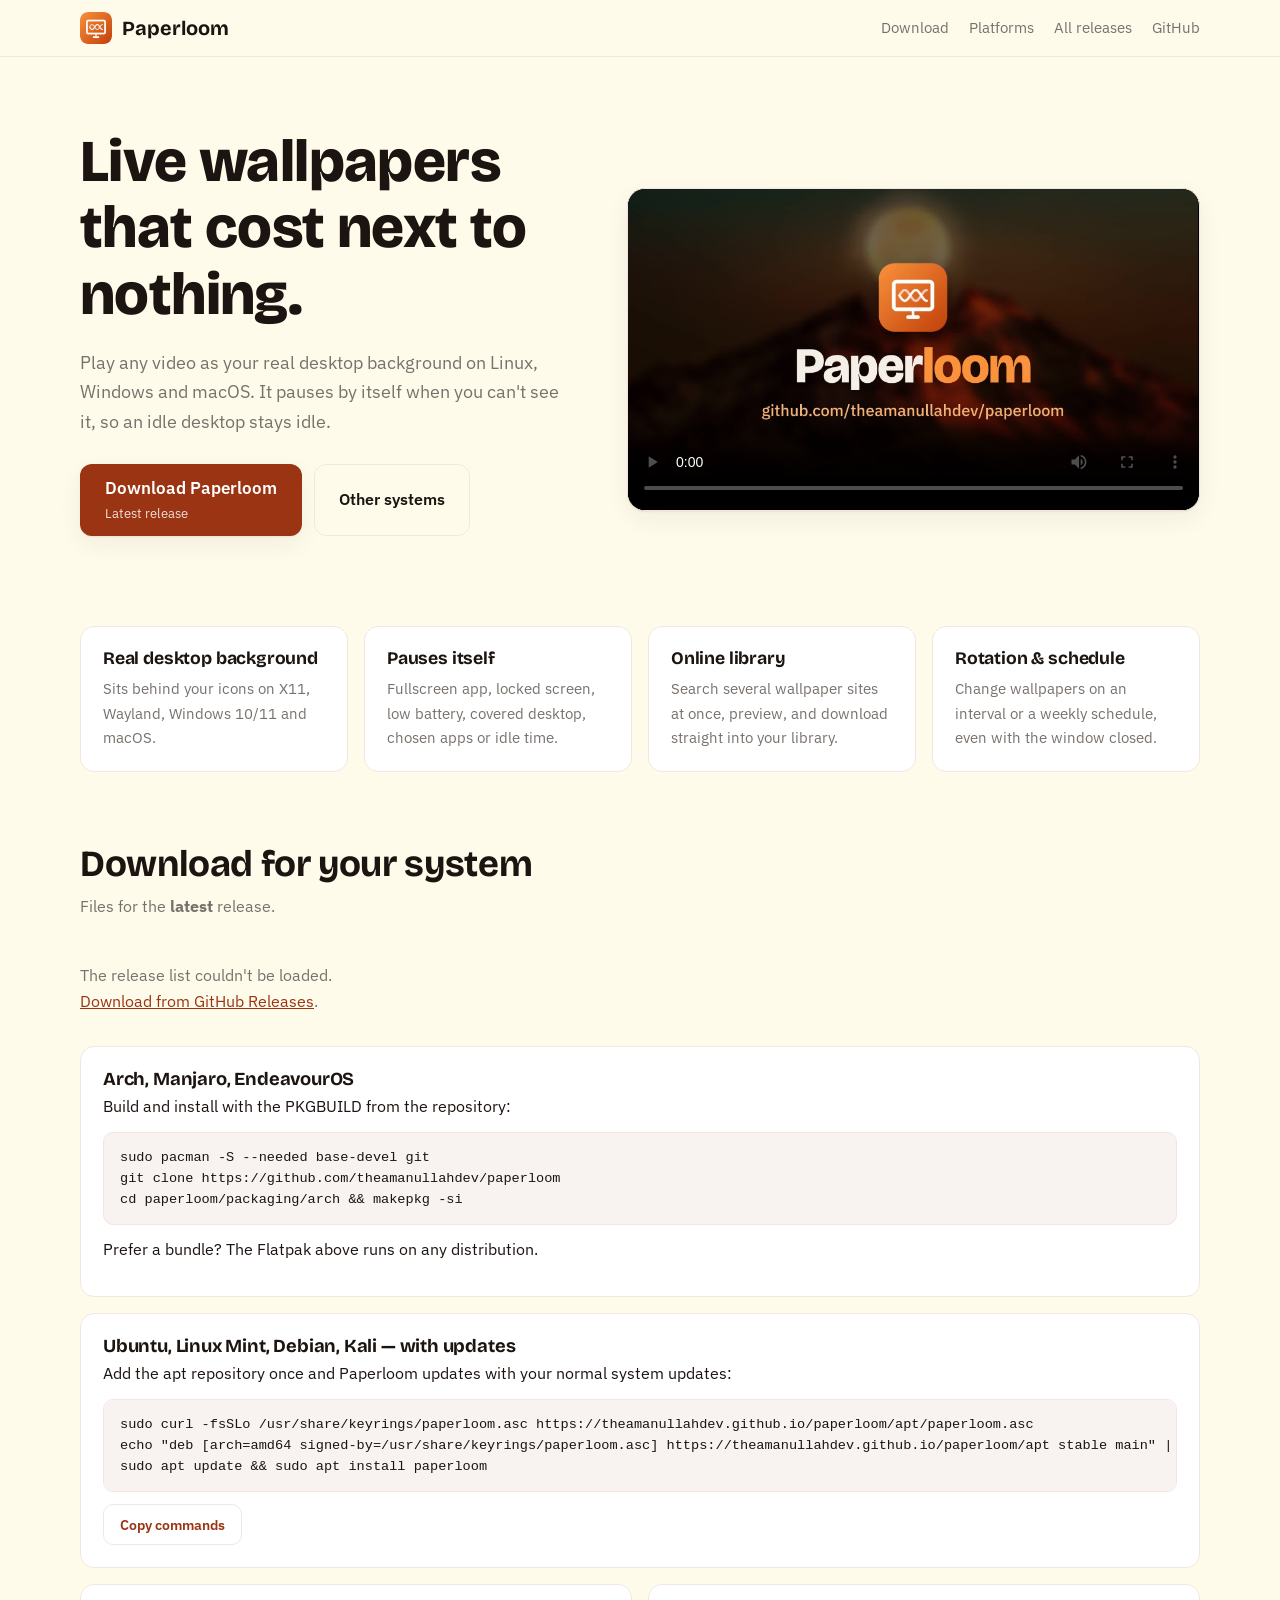
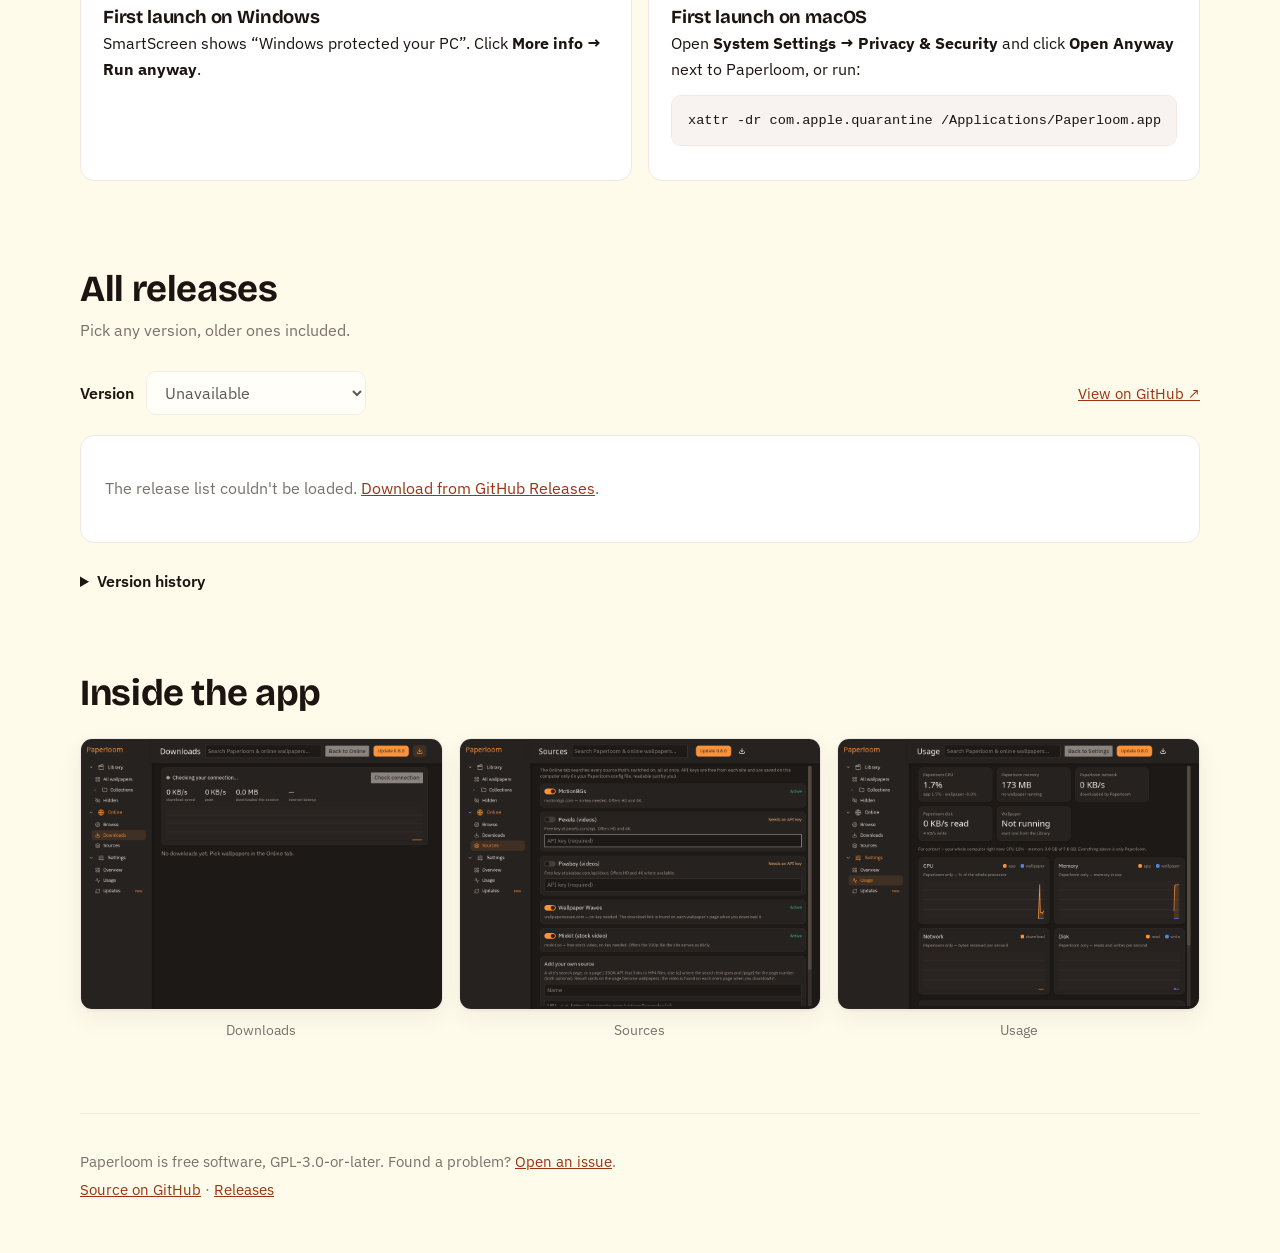
==== site/index.html @ 64693565 "feat: download page on GitHub Pages with every release [skip release]" ====
<!doctype html>
<html lang="en">
<head>
<meta charset="utf-8">
<meta name="viewport" content="width=device-width, initial-scale=1">
<title>Paperloom — live wallpapers</title>
<meta name="description" content="Live video wallpapers for Linux, Windows and macOS. Download every Paperloom release.">
<meta name="theme-color" content="#FFFBEB" media="(prefers-color-scheme: light)">
<meta name="theme-color" content="#1C1917" media="(prefers-color-scheme: dark)">
<meta property="og:title" content="Paperloom — live wallpapers">
<meta property="og:description" content="Live video wallpapers for Linux, Windows and macOS.">
<meta property="og:image" content="assets/poster.jpg">
<link rel="icon" type="image/png" href="assets/icon.png">
<link rel="stylesheet" href="style.css">
</head>
<body>

<header class="top">
  <a class="brand" href="#top"><img src="assets/icon.png" alt="" width="32" height="32"><span>Paperloom</span></a>
  <nav>
    <a href="#download">Download</a>
    <a href="#platforms">Platforms</a>
    <a href="#releases">All releases</a>
    <a href="https://github.com/theamanullahdev/paperloom">GitHub</a>
  </nav>
</header>

<main id="top">

  <section class="hero">
    <div class="hero-copy">
      <h1>Live wallpapers that cost next to nothing.</h1>
      <p class="lede">Play any video as your real desktop background on Linux, Windows and macOS. It pauses by itself when you can't see it, so an idle desktop stays idle.</p>

      <div class="cta" id="download">
        <a id="primary" class="btn primary" href="https://github.com/theamanullahdev/paperloom/releases/latest">
          <span class="btn-title">Download Paperloom</span>
          <span class="btn-sub" id="primary-sub">Latest release</span>
        </a>
        <a class="btn ghost" href="#platforms">Other systems</a>
      </div>
      <p class="fine" id="primary-note"></p>
    </div>

    <div class="hero-media">
      <video id="promo" controls playsinline preload="metadata" poster="assets/poster.jpg">
        <source src="assets/paperloom-promo.mp4" type="video/mp4">
      </video>
    </div>
  </section>

  <section class="features">
    <article><h3>Real desktop background</h3><p>Sits behind your icons on X11, Wayland, Windows 10/11 and macOS.</p></article>
    <article><h3>Pauses itself</h3><p>Fullscreen app, locked screen, low battery, covered desktop, chosen apps or idle time.</p></article>
    <article><h3>Online library</h3><p>Search several wallpaper sites at once, preview, and download straight into your library.</p></article>
    <article><h3>Rotation &amp; schedule</h3><p>Change wallpapers on an interval or a weekly schedule, even with the window closed.</p></article>
  </section>

  <section id="platforms" class="platforms">
    <h2>Download for your system</h2>
    <p class="sub" id="platforms-sub">Files for the <strong id="platforms-ver">latest</strong> release.</p>

    <div id="platform-grid" class="grid" aria-live="polite">
      <p class="muted">Loading releases…</p>
    </div>

    <div class="card arch">
      <h3>Arch, Manjaro, EndeavourOS</h3>
      <p>Build and install with the PKGBUILD from the repository:</p>
      <pre><code>sudo pacman -S --needed base-devel git
git clone https://github.com/theamanullahdev/paperloom
cd paperloom/packaging/arch &amp;&amp; makepkg -si</code></pre>
      <p>Prefer a bundle? The Flatpak above runs on any distribution.</p>
    </div>

    <div class="card apt">
      <h3>Ubuntu, Linux Mint, Debian, Kali — with updates</h3>
      <p>Add the apt repository once and Paperloom updates with your normal system updates:</p>
      <pre><code>sudo curl -fsSLo /usr/share/keyrings/paperloom.asc https://theamanullahdev.github.io/paperloom/apt/paperloom.asc
echo "deb [arch=amd64 signed-by=/usr/share/keyrings/paperloom.asc] https://theamanullahdev.github.io/paperloom/apt stable main" | sudo tee /etc/apt/sources.list.d/paperloom.list
sudo apt update &amp;&amp; sudo apt install paperloom</code></pre>
      <button class="copy" type="button" data-copy-from="previous">Copy commands</button>
    </div>

    <div class="grid two">
      <div class="card">
        <h3>First launch on Windows</h3>
        <p>SmartScreen shows “Windows protected your PC”. Click <strong>More info → Run anyway</strong>.</p>
      </div>
      <div class="card">
        <h3>First launch on macOS</h3>
        <p>Open <strong>System Settings → Privacy &amp; Security</strong> and click <strong>Open Anyway</strong> next to Paperloom, or run:</p>
        <pre><code>xattr -dr com.apple.quarantine /Applications/Paperloom.app</code></pre>
      </div>
    </div>
  </section>

  <section id="releases" class="releases">
    <h2>All releases</h2>
    <p class="sub">Pick any version, older ones included.</p>

    <div class="picker">
      <label for="version">Version</label>
      <select id="version" disabled><option>Loading…</option></select>
      <a id="gh-link" class="link" href="https://github.com/theamanullahdev/paperloom/releases">View on GitHub ↗</a>
    </div>

    <div id="release-detail" class="detail"></div>

    <details class="history">
      <summary>Version history</summary>
      <ul id="history-list"></ul>
    </details>
  </section>

  <section class="shots">
    <h2>Inside the app</h2>
    <div class="shot-row">
      <figure><img loading="lazy" src="assets/downloads.png" alt="Downloads page with progress and speed"><figcaption>Downloads</figcaption></figure>
      <figure><img loading="lazy" src="assets/sources.png" alt="Sources page listing wallpaper sites"><figcaption>Sources</figcaption></figure>
      <figure><img loading="lazy" src="assets/usage.png" alt="Usage page with CPU and memory graphs"><figcaption>Usage</figcaption></figure>
    </div>
  </section>

</main>

<footer>
  <p>Paperloom is free software, GPL-3.0-or-later. Found a problem? <a href="https://github.com/theamanullahdev/paperloom/issues">Open an issue</a>.</p>
  <p><a href="https://github.com/theamanullahdev/paperloom">Source on GitHub</a> · <a href="https://github.com/theamanullahdev/paperloom/releases">Releases</a></p>
</footer>

<script src="app.js"></script>
</body>
</html>
---- site/style.css ----
/* Paperloom site — tokens mirror crates/paperloom-gui/src/theme.rs and DESIGN.md. */
@font-face { font-family: "IBM Plex Sans"; src: url("assets/IBMPlexSans.ttf") format("truetype"); font-weight: 100 700; font-display: swap; }
@font-face { font-family: "Bricolage Grotesque"; src: url("assets/BricolageGrotesque.ttf") format("truetype"); font-weight: 200 800; font-display: swap; }

:root {
  --bg: #FFFBEB; --surface: #FFFFFF; --muted: #F8F2F0; --border: #F2E6E2;
  --fg: #1C1410; --fg-muted: #78716C;
  --primary: #9A3412; --primary-hover: #C2410C; --on-primary: #FFFFFF;
  --success: #059669;
  --shadow: 0 1px 2px rgba(28,20,16,.06), 0 8px 24px rgba(28,20,16,.06);
  --radius: 14px;
}
@media (prefers-color-scheme: dark) {
  :root:not([data-theme="light"]) {
    --bg: #1C1917; --surface: #262220; --muted: #2E2824; --border: rgba(255,255,255,.08);
    --fg: #F5EFE9; --fg-muted: #A8998E;
    --primary: #FB923C; --primary-hover: #FDBA74; --on-primary: #1C1410;
    --success: #34D399;
    --shadow: 0 1px 2px rgba(0,0,0,.3), 0 8px 24px rgba(0,0,0,.25);
  }
}
:root[data-theme="dark"] {
  --bg: #1C1917; --surface: #262220; --muted: #2E2824; --border: rgba(255,255,255,.08);
  --fg: #F5EFE9; --fg-muted: #A8998E;
  --primary: #FB923C; --primary-hover: #FDBA74; --on-primary: #1C1410;
  --success: #34D399;
  --shadow: 0 1px 2px rgba(0,0,0,.3), 0 8px 24px rgba(0,0,0,.25);
}

* { box-sizing: border-box; }
html { scroll-behavior: smooth; scroll-padding-top: 76px; }
body {
  margin: 0; background: var(--bg); color: var(--fg);
  font: 400 16px/1.6 "IBM Plex Sans", system-ui, -apple-system, "Segoe UI", sans-serif;
  -webkit-font-smoothing: antialiased;
}
h1, h2, h3 { font-family: "Bricolage Grotesque", "IBM Plex Sans", system-ui, sans-serif; line-height: 1.12; margin: 0; letter-spacing: -.01em; }
a { color: var(--primary); }
a:hover { color: var(--primary-hover); }
:focus-visible { outline: 2px solid var(--primary); outline-offset: 3px; border-radius: 6px; }
.muted { color: var(--fg-muted); }

main, .top, footer { width: min(1120px, 100% - 32px); margin-inline: auto; }

/* Top bar */
.top {
  position: sticky; top: 0; z-index: 10; display: flex; align-items: center; justify-content: space-between;
  gap: 16px; padding: 12px 0; background: color-mix(in srgb, var(--bg) 88%, transparent);
  backdrop-filter: blur(10px); border-bottom: 1px solid var(--border);
  width: 100%; padding-inline: max(16px, calc((100% - 1120px) / 2));
}
.brand { display: flex; align-items: center; gap: 10px; text-decoration: none; color: var(--fg);
  font: 700 20px "Bricolage Grotesque", sans-serif; }
.brand img { border-radius: 8px; }
.top nav { display: flex; gap: 20px; flex-wrap: wrap; justify-content: flex-end; }
.top nav a { color: var(--fg-muted); text-decoration: none; font-size: 15px; }
.top nav a:hover { color: var(--primary); }

/* Hero */
.hero { display: grid; grid-template-columns: minmax(0, 1fr) minmax(0, 1.15fr); gap: 48px; align-items: center; padding: 72px 0 56px; }
.hero h1 { font-size: clamp(2.2rem, 5vw, 3.7rem); font-weight: 800; }
.lede { font-size: 1.15rem; color: var(--fg-muted); margin: 20px 0 28px; max-width: 34em; }
.cta { display: flex; gap: 12px; flex-wrap: wrap; }
.btn {
  display: inline-flex; flex-direction: column; justify-content: center; gap: 2px;
  min-height: 52px; padding: 10px 24px; border-radius: 12px; text-decoration: none;
  font-weight: 600; border: 1px solid transparent; cursor: pointer; transition: background .15s, transform .15s, box-shadow .15s;
}
.btn.primary { background: var(--primary); color: var(--on-primary); box-shadow: var(--shadow); }
.btn.primary:hover { background: var(--primary-hover); color: var(--on-primary); transform: translateY(-1px); }
.btn .btn-title { font-size: 1.05rem; }
.btn .btn-sub { font-size: .8rem; font-weight: 400; opacity: .85; }
.btn.ghost { background: transparent; color: var(--fg); border-color: var(--border); flex-direction: row; align-items: center; }
.btn.ghost:hover { background: var(--muted); color: var(--fg); }
.fine { margin: 14px 0 0; font-size: .9rem; color: var(--fg-muted); min-height: 1.4em; }
.hero-media video {
  width: 100%; aspect-ratio: 16 / 9; display: block; background: #000;
  border-radius: 18px; box-shadow: var(--shadow); border: 1px solid var(--border);
}

/* Features */
.features { display: grid; grid-template-columns: repeat(4, 1fr); gap: 16px; padding-bottom: 72px; }
.features article { background: var(--surface); border: 1px solid var(--border); border-radius: var(--radius); padding: 22px; }
.features h3 { font-size: 1.1rem; margin-bottom: 8px; }
.features p { margin: 0; color: var(--fg-muted); font-size: .95rem; }

/* Sections */
section h2 { font-size: clamp(1.7rem, 3vw, 2.3rem); font-weight: 700; }
.sub { color: var(--fg-muted); margin: 8px 0 28px; }
.platforms, .releases, .shots { padding-bottom: 72px; }

.grid { display: grid; grid-template-columns: repeat(auto-fill, minmax(260px, 1fr)); gap: 16px; margin-bottom: 16px; }
.grid.two { grid-template-columns: repeat(auto-fit, minmax(300px, 1fr)); }
.card { background: var(--surface); border: 1px solid var(--border); border-radius: var(--radius); padding: 22px; margin-bottom: 16px; }
.grid > .card { margin-bottom: 0; }
.card h3 { font-size: 1.15rem; margin-bottom: 4px; }
.card .for { color: var(--fg-muted); font-size: .9rem; margin: 0 0 14px; }
.card p { margin: 0 0 12px; }
.card.current { border-color: var(--primary); }

.files { display: flex; flex-direction: column; gap: 8px; }
.file {
  display: flex; align-items: center; justify-content: space-between; gap: 12px;
  padding: 10px 14px; border-radius: 10px; background: var(--muted); text-decoration: none; color: var(--fg);
  border: 1px solid transparent; transition: border-color .15s, background .15s;
}
.file:hover { border-color: var(--primary); color: var(--fg); }
.file .name { font-weight: 600; }
.file .meta { color: var(--fg-muted); font-size: .85rem; white-space: nowrap; }
.file.missing { opacity: .55; pointer-events: none; }

pre {
  margin: 0 0 12px; padding: 14px 16px; background: var(--muted); border: 1px solid var(--border);
  border-radius: 10px; overflow-x: auto; font-size: .85rem; line-height: 1.55;
}
code { font-family: ui-monospace, "SF Mono", "JetBrains Mono", Menlo, Consolas, monospace; }
.copy {
  font: inherit; font-size: .9rem; font-weight: 600; padding: 8px 16px; border-radius: 10px; cursor: pointer;
  background: transparent; color: var(--primary); border: 1px solid var(--border);
}
.copy:hover { background: var(--muted); }

/* Releases */
.picker { display: flex; align-items: center; gap: 12px; flex-wrap: wrap; margin-bottom: 20px; }
.picker label { font-weight: 600; }
select {
  font: inherit; padding: 10px 14px; border-radius: 10px; min-width: 220px;
  background: var(--surface); color: var(--fg); border: 1px solid var(--border);
}
.link { margin-left: auto; font-size: .95rem; }
.detail { background: var(--surface); border: 1px solid var(--border); border-radius: var(--radius); padding: 24px; }
.detail h3 { font-size: 1.5rem; display: flex; align-items: center; gap: 10px; flex-wrap: wrap; }
.badge { font: 600 .72rem "IBM Plex Sans", sans-serif; padding: 3px 10px; border-radius: 99px; background: var(--muted); color: var(--fg-muted); letter-spacing: 0; }
.badge.latest { background: var(--primary); color: var(--on-primary); }
.badge.pre { color: var(--success); }
.detail .date { color: var(--fg-muted); margin: 4px 0 18px; }
.detail .files { display: grid; grid-template-columns: repeat(auto-fill, minmax(280px, 1fr)); }
.notes { margin-top: 20px; }
.notes summary { cursor: pointer; font-weight: 600; }
.notes pre { margin-top: 12px; white-space: pre-wrap; word-break: break-word; font-family: inherit; font-size: .92rem; max-height: 420px; overflow: auto; }
.sums { margin-top: 14px; font-size: .9rem; }

.history { margin-top: 20px; }
.history summary { cursor: pointer; font-weight: 600; padding: 6px 0; }
.history ul { list-style: none; margin: 8px 0 0; padding: 0; display: grid; grid-template-columns: repeat(auto-fill, minmax(150px, 1fr)); gap: 6px 16px; }
.history button { all: unset; cursor: pointer; color: var(--primary); }
.history button:hover { text-decoration: underline; }
.history button:focus-visible { outline: 2px solid var(--primary); outline-offset: 2px; }
.history .d { color: var(--fg-muted); font-size: .8rem; margin-left: 6px; }

/* Screenshots */
.shot-row { display: grid; grid-template-columns: repeat(auto-fit, minmax(260px, 1fr)); gap: 16px; margin-top: 24px; }
.shot-row figure { margin: 0; }
.shot-row img { width: 100%; height: auto; display: block; border-radius: 12px; border: 1px solid var(--border); box-shadow: var(--shadow); }
.shot-row figcaption { margin-top: 8px; text-align: center; color: var(--fg-muted); font-size: .9rem; }

footer { padding: 32px 0 48px; border-top: 1px solid var(--border); color: var(--fg-muted); font-size: .92rem; }
footer p { margin: 4px 0; }

@media (max-width: 900px) {
  .hero { grid-template-columns: 1fr; gap: 32px; padding-top: 40px; }
  .features { grid-template-columns: repeat(2, 1fr); }
}
@media (max-width: 560px) {
  .top nav a:not(:last-child):not(:first-child) { display: none; }
  .features { grid-template-columns: 1fr; }
  .link { margin-left: 0; }
  select { width: 100%; }
  .btn { width: 100%; }
}
@media (prefers-reduced-motion: reduce) {
  html { scroll-behavior: auto; }
  .btn, .file { transition: none; }
}
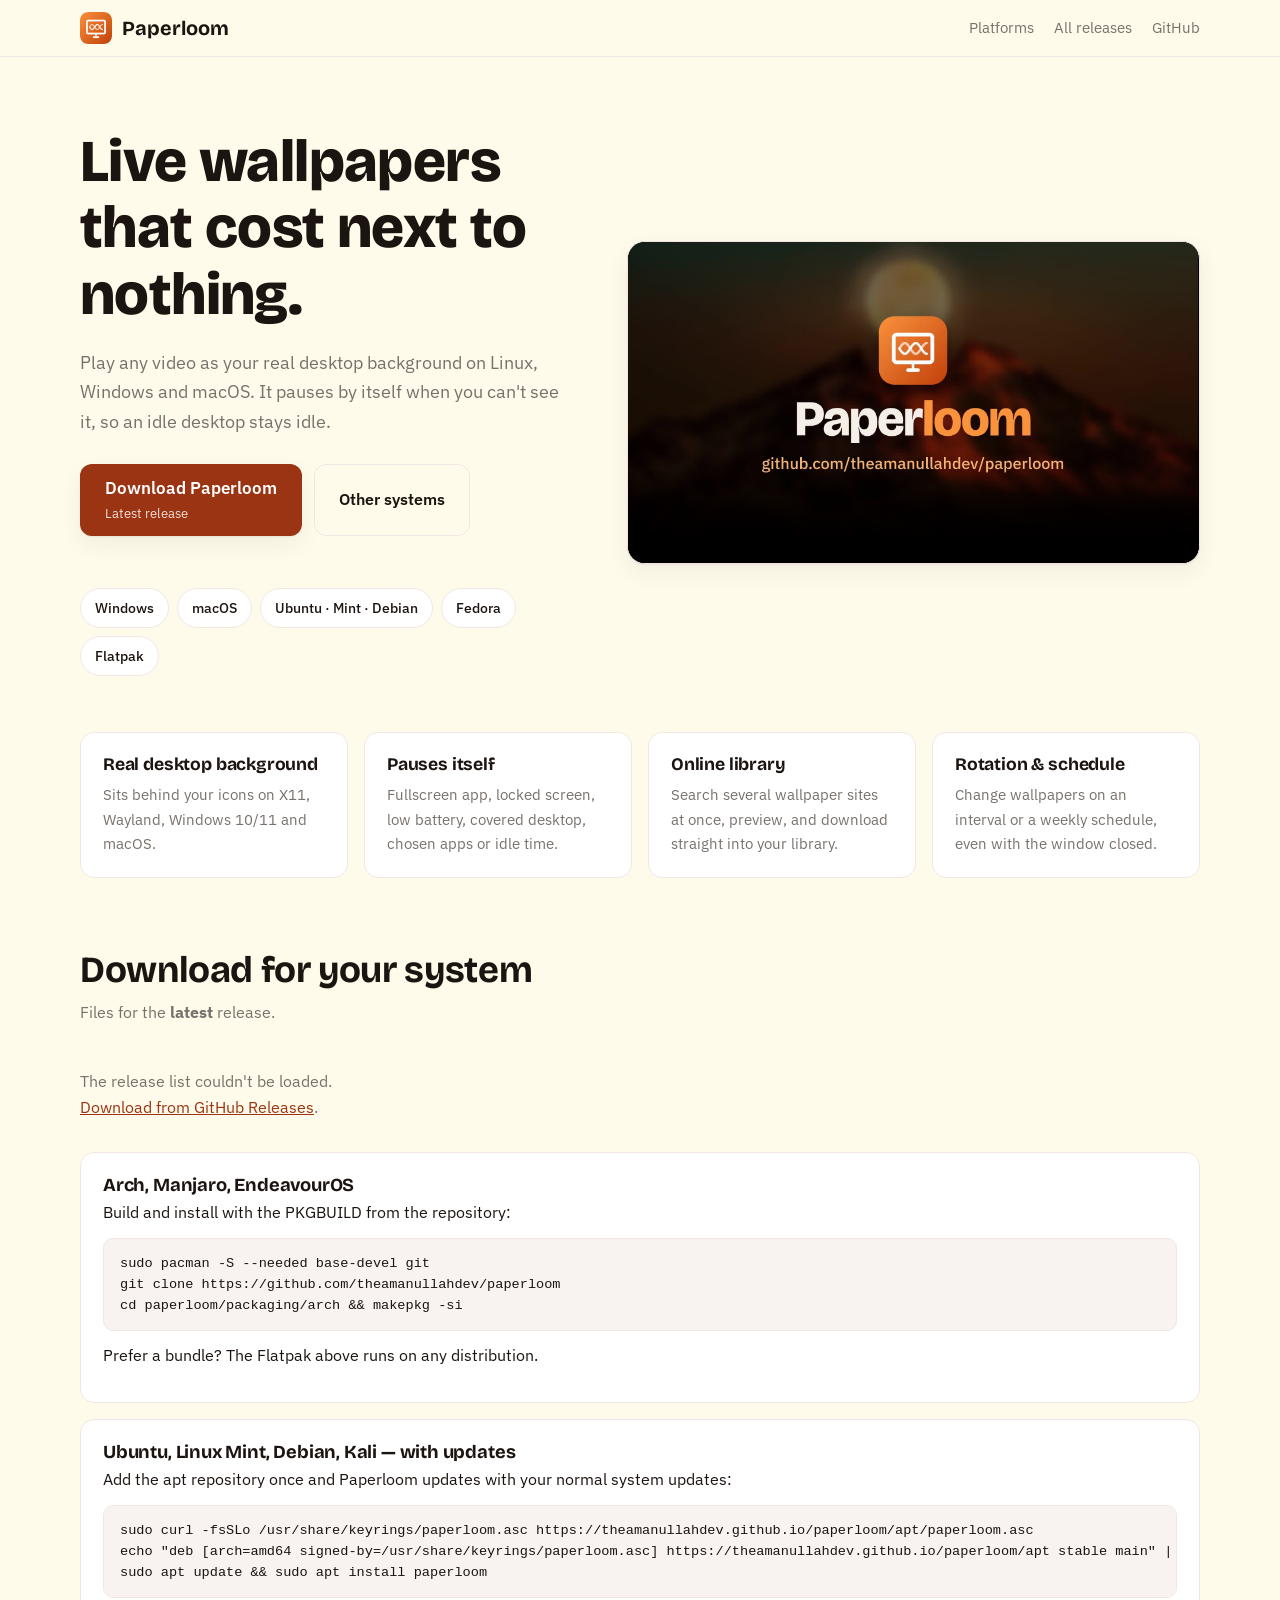
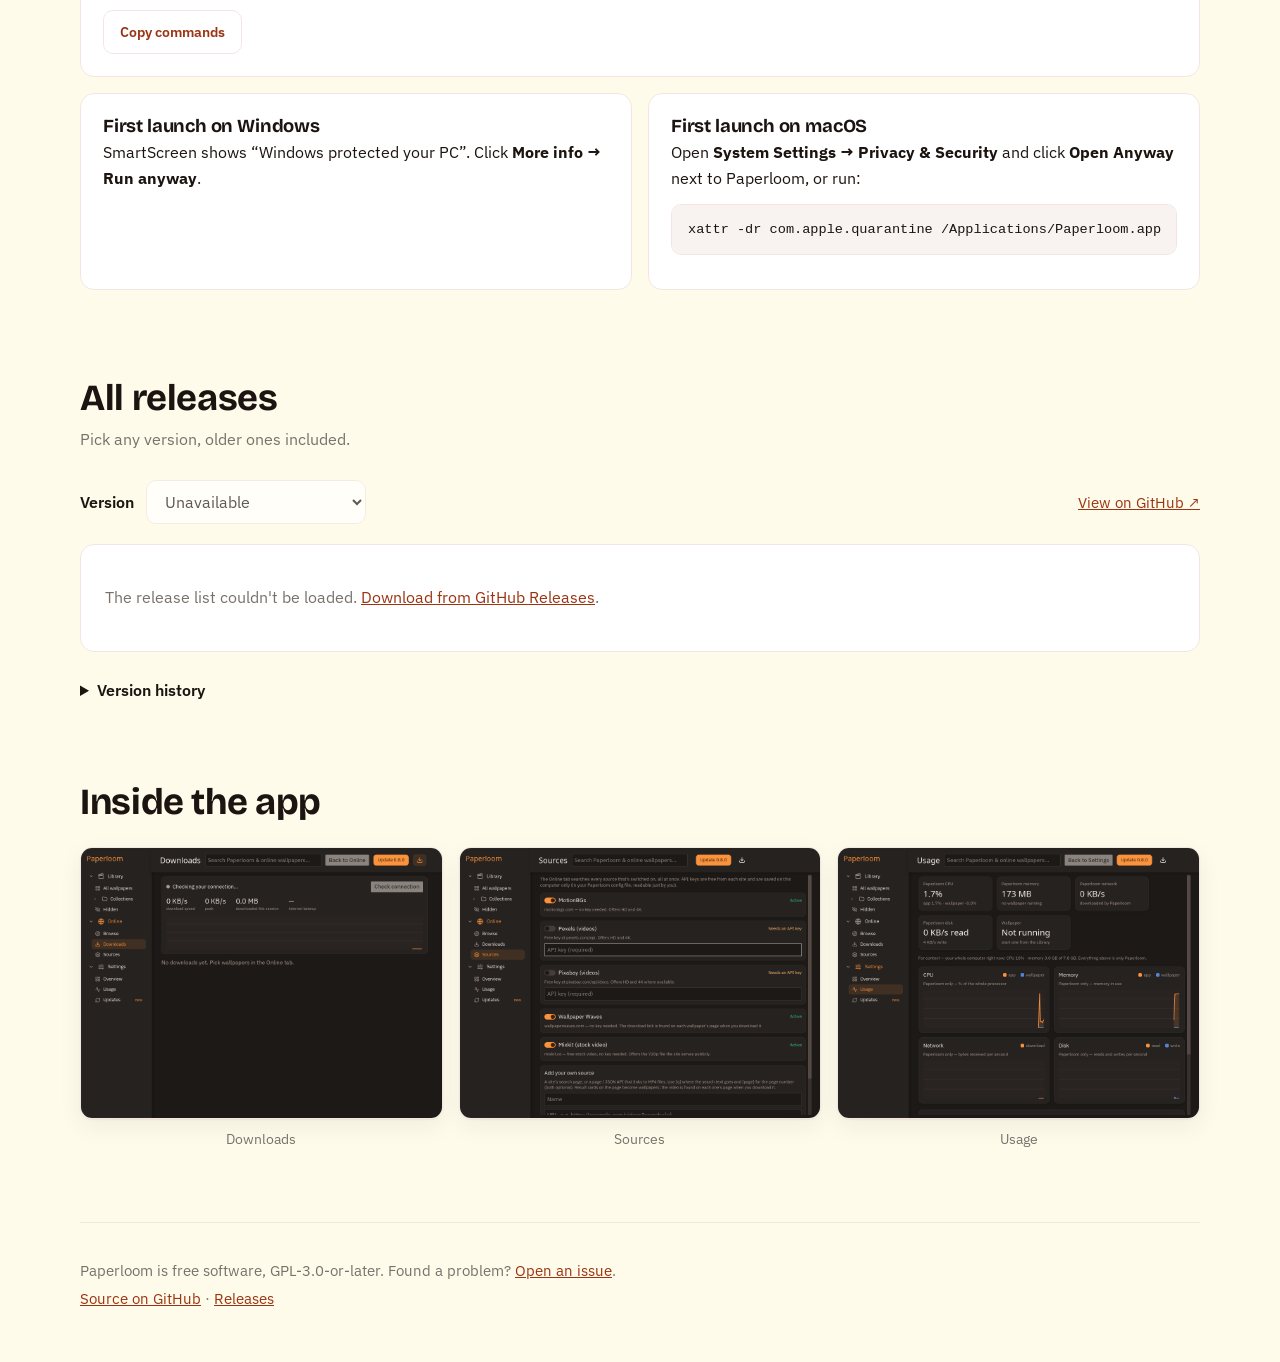
==== commit 7c13f48e: "feat: mobile-first download page (share link, system chips, touch targets)" ====
--- a/site/index.html
+++ b/site/index.html
@@ -2,7 +2,7 @@
 <html lang="en">
 <head>
 <meta charset="utf-8">
-<meta name="viewport" content="width=device-width, initial-scale=1">
+<meta name="viewport" content="width=device-width, initial-scale=1, viewport-fit=cover">
 <title>Paperloom — live wallpapers</title>
 <meta name="description" content="Live video wallpapers for Linux, Windows and macOS. Download every Paperloom release.">
 <meta name="theme-color" content="#FFFBEB" media="(prefers-color-scheme: light)">
@@ -18,10 +18,10 @@
 <header class="top">
   <a class="brand" href="#top"><img src="assets/icon.png" alt="" width="32" height="32"><span>Paperloom</span></a>
   <nav>
-    <a href="#download">Download</a>
     <a href="#platforms">Platforms</a>
     <a href="#releases">All releases</a>
     <a href="https://github.com/theamanullahdev/paperloom">GitHub</a>
+    <a class="nav-cta" href="#platforms">Download</a>
   </nav>
 </header>
 
@@ -40,6 +40,13 @@
         <a class="btn ghost" href="#platforms">Other systems</a>
       </div>
       <p class="fine" id="primary-note"></p>
+      <div class="chips" aria-label="Jump to a system">
+        <a href="#p-windows">Windows</a>
+        <a href="#p-macos">macOS</a>
+        <a href="#p-deb">Ubuntu · Mint · Debian</a>
+        <a href="#p-rpm">Fedora</a>
+        <a href="#p-flatpak">Flatpak</a>
+      </div>
     </div>
 
     <div class="hero-media">
--- a/site/style.css
+++ b/site/style.css
@@ -157,16 +157,66 @@
 footer { padding: 32px 0 48px; border-top: 1px solid var(--border); color: var(--fg-muted); font-size: .92rem; }
 footer p { margin: 4px 0; }
 
+.nav-cta { display: none; }
+.chips { display: flex; flex-wrap: wrap; gap: 8px; margin-top: 18px; }
+.chips a {
+  display: inline-flex; align-items: center; min-height: 40px; padding: 6px 14px; border-radius: 99px;
+  background: var(--surface); border: 1px solid var(--border); color: var(--fg); text-decoration: none; font-size: .9rem; font-weight: 500;
+}
+.chips a:hover { border-color: var(--primary); color: var(--primary); }
+.file, .copy, select, .history button { min-height: 44px; }
+.history button { display: inline-flex; align-items: center; }
+body { padding-bottom: env(safe-area-inset-bottom); }
+.top { padding-top: max(12px, env(safe-area-inset-top)); }
+main, footer { padding-inline: env(safe-area-inset-left) env(safe-area-inset-right); }
+img, video { max-width: 100%; }
+.card pre, .detail pre { max-width: 100%; }
+.grid > *, .hero > *, .features > *, .shot-row > * { min-width: 0; }
+
+@media (min-width: 1500px) {
+  main, footer { width: min(1240px, 100% - 64px); }
+  body { font-size: 17px; }
+}
 @media (max-width: 900px) {
   .hero { grid-template-columns: 1fr; gap: 32px; padding-top: 40px; }
   .features { grid-template-columns: repeat(2, 1fr); }
 }
+@media (max-width: 700px) {
+  .top nav a:not(.nav-cta) { display: none; }
+  .nav-cta {
+    display: inline-flex; align-items: center; min-height: 40px; padding: 6px 16px; border-radius: 10px;
+    background: var(--primary); color: var(--on-primary) !important; font-weight: 600;
+  }
+  .hero { padding: 28px 0 40px; gap: 28px; }
+  .hero-media { margin-inline: -16px; order: 2; }
+  .hero-media video { border-radius: 0; border-inline: 0; }
+  .lede { font-size: 1.05rem; margin: 14px 0 22px; }
+  .features { padding-bottom: 48px; gap: 12px; }
+  .platforms, .releases, .shots { padding-bottom: 48px; }
+  .sub { margin-bottom: 20px; }
+  .card, .detail { padding: 18px; }
+  .grid, .grid.two { grid-template-columns: minmax(0, 1fr); }
+  .detail .files { grid-template-columns: minmax(0, 1fr); }
+  .files .file .name { overflow-wrap: anywhere; }
+  .history ul { grid-template-columns: repeat(2, 1fr); }
+  pre { font-size: .78rem; padding: 12px; }
+  .shot-row { grid-template-columns: 1fr; }
+}
 @media (max-width: 560px) {
-  .top nav a:not(:last-child):not(:first-child) { display: none; }
   .features { grid-template-columns: 1fr; }
   .link { margin-left: 0; }
-  select { width: 100%; }
+  .picker { flex-direction: column; align-items: stretch; gap: 8px; }
+  select { width: 100%; min-width: 0; }
   .btn { width: 100%; }
+  .cta { flex-direction: column; }
+}
+@media (max-width: 360px) {
+  .hero h1 { font-size: 2rem; }
+  .brand span { font-size: 18px; }
+  .file { flex-direction: column; align-items: flex-start; gap: 2px; }
+}
+@media (hover: none) {
+  .btn.primary:hover { transform: none; }
 }
 @media (prefers-reduced-motion: reduce) {
   html { scroll-behavior: auto; }
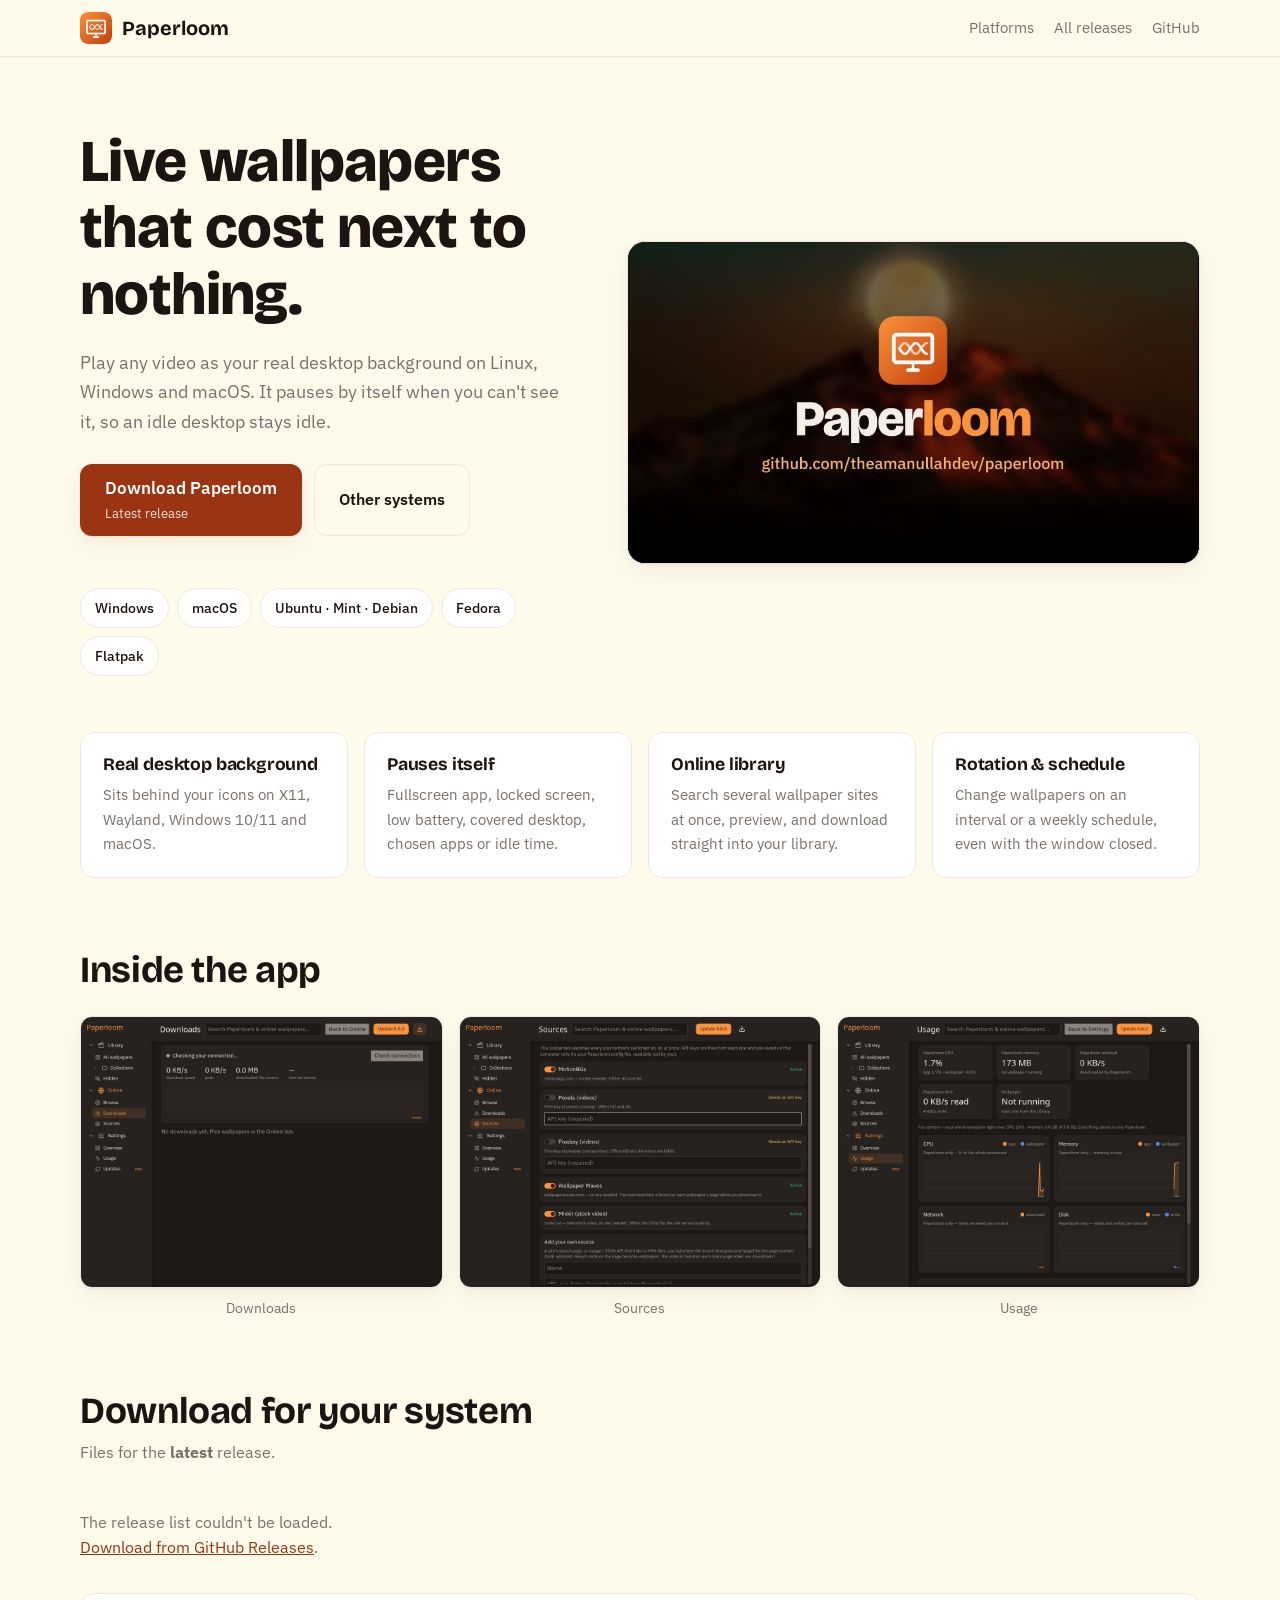
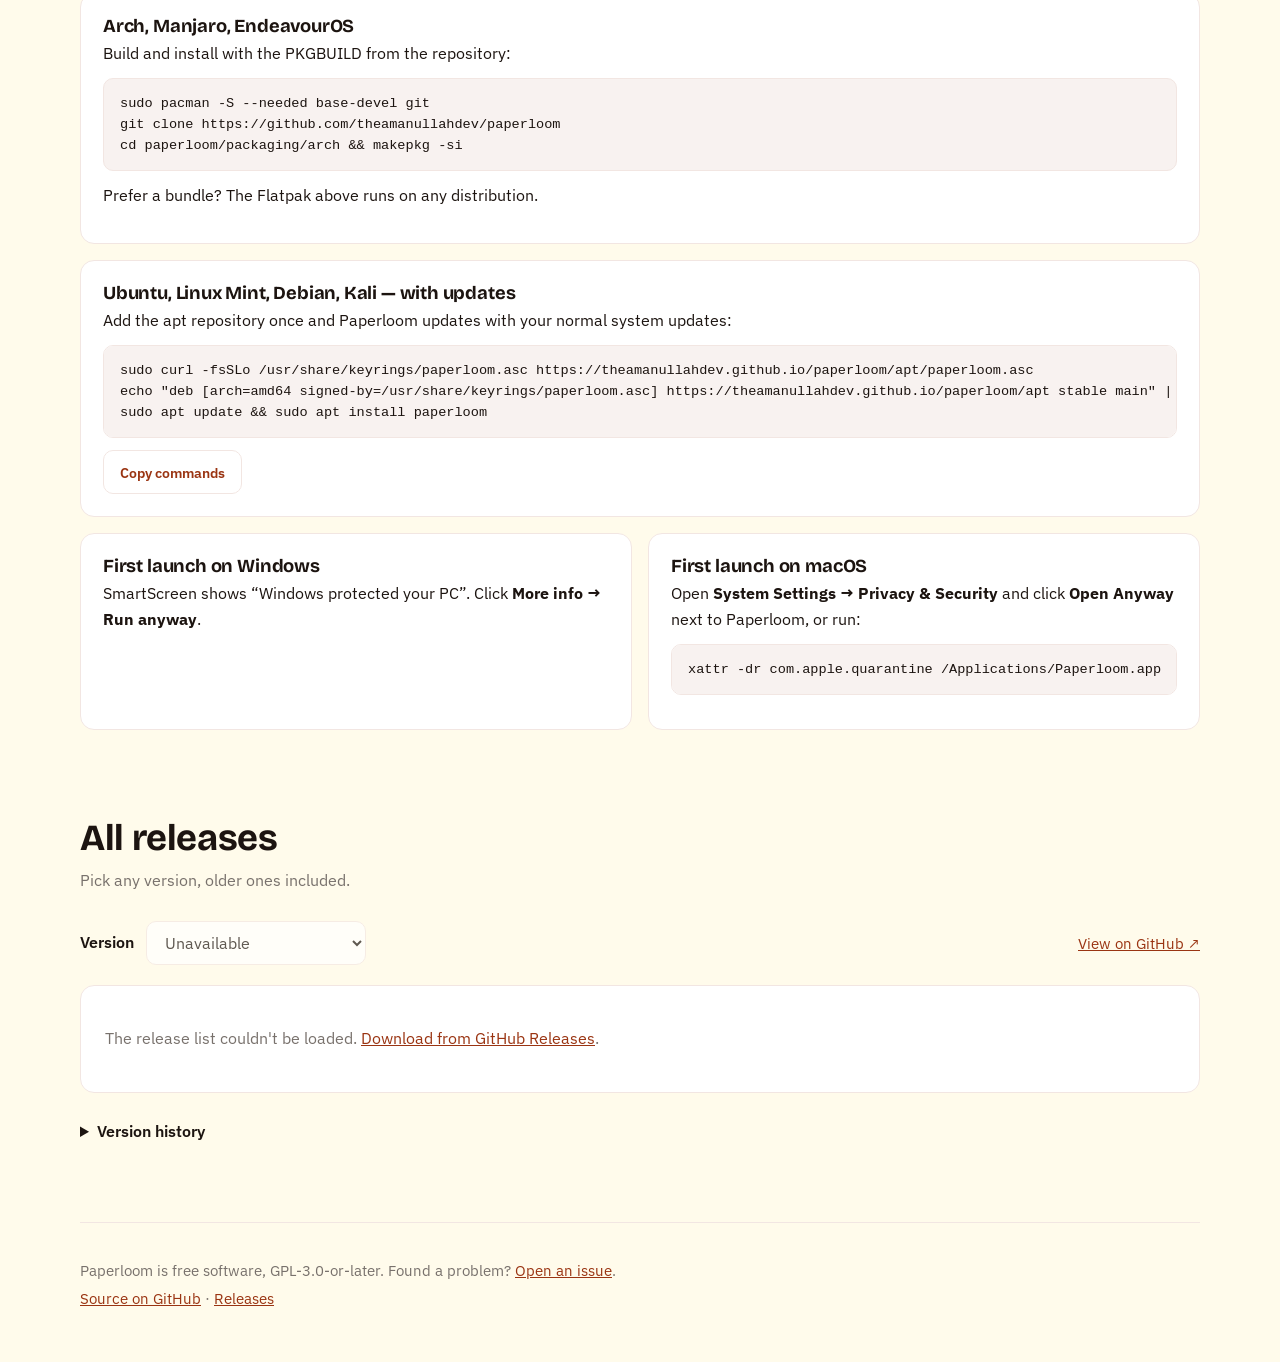
==== commit 5a52e166: "feat: link preview card for the download page; swipeable screenshots up front on mobile" ====
--- a/site/index.html
+++ b/site/index.html
@@ -7,9 +7,21 @@
 <meta name="description" content="Live video wallpapers for Linux, Windows and macOS. Download every Paperloom release.">
 <meta name="theme-color" content="#FFFBEB" media="(prefers-color-scheme: light)">
 <meta name="theme-color" content="#1C1917" media="(prefers-color-scheme: dark)">
-<meta property="og:title" content="Paperloom — live wallpapers">
-<meta property="og:description" content="Live video wallpapers for Linux, Windows and macOS.">
-<meta property="og:image" content="assets/poster.jpg">
+<link rel="canonical" href="https://theamanullahdev.github.io/paperloom/">
+<meta property="og:type" content="website">
+<meta property="og:site_name" content="Paperloom">
+<meta property="og:url" content="https://theamanullahdev.github.io/paperloom/">
+<meta property="og:title" content="Paperloom — live wallpapers for Linux, Windows and macOS">
+<meta property="og:description" content="Play any video as your real desktop background. Pauses itself, so an idle desktop stays idle. Download every release.">
+<meta property="og:image" content="https://theamanullahdev.github.io/paperloom/assets/og-image.jpg">
+<meta property="og:image:type" content="image/jpeg">
+<meta property="og:image:width" content="1200">
+<meta property="og:image:height" content="630">
+<meta property="og:image:alt" content="Paperloom logo on a blurred volcano wallpaper">
+<meta name="twitter:card" content="summary_large_image">
+<meta name="twitter:title" content="Paperloom — live wallpapers">
+<meta name="twitter:description" content="Play any video as your real desktop background on Linux, Windows and macOS.">
+<meta name="twitter:image" content="https://theamanullahdev.github.io/paperloom/assets/og-image.jpg">
 <link rel="icon" type="image/png" href="assets/icon.png">
 <link rel="stylesheet" href="style.css">
 </head>
@@ -61,6 +73,15 @@
     <article><h3>Pauses itself</h3><p>Fullscreen app, locked screen, low battery, covered desktop, chosen apps or idle time.</p></article>
     <article><h3>Online library</h3><p>Search several wallpaper sites at once, preview, and download straight into your library.</p></article>
     <article><h3>Rotation &amp; schedule</h3><p>Change wallpapers on an interval or a weekly schedule, even with the window closed.</p></article>
+  </section>
+
+  <section class="shots">
+    <h2>Inside the app</h2>
+    <div class="shot-row" tabindex="0" aria-label="App screenshots, swipe sideways">
+      <figure><a href="assets/downloads.png" target="_blank" rel="noopener"><img loading="lazy" decoding="async" src="assets/downloads.png" alt="Downloads page with progress and speed"></a><figcaption>Downloads</figcaption></figure>
+      <figure><a href="assets/sources.png" target="_blank" rel="noopener"><img loading="lazy" decoding="async" src="assets/sources.png" alt="Sources page listing wallpaper sites"></a><figcaption>Sources</figcaption></figure>
+      <figure><a href="assets/usage.png" target="_blank" rel="noopener"><img loading="lazy" decoding="async" src="assets/usage.png" alt="Usage page with CPU and memory graphs"></a><figcaption>Usage</figcaption></figure>
+    </div>
   </section>
 
   <section id="platforms" class="platforms">
@@ -120,14 +141,6 @@
     </details>
   </section>
 
-  <section class="shots">
-    <h2>Inside the app</h2>
-    <div class="shot-row">
-      <figure><img loading="lazy" src="assets/downloads.png" alt="Downloads page with progress and speed"><figcaption>Downloads</figcaption></figure>
-      <figure><img loading="lazy" src="assets/sources.png" alt="Sources page listing wallpaper sites"><figcaption>Sources</figcaption></figure>
-      <figure><img loading="lazy" src="assets/usage.png" alt="Usage page with CPU and memory graphs"><figcaption>Usage</figcaption></figure>
-    </div>
-  </section>
 
 </main>
 
--- a/site/style.css
+++ b/site/style.css
@@ -151,6 +151,7 @@
 /* Screenshots */
 .shot-row { display: grid; grid-template-columns: repeat(auto-fit, minmax(260px, 1fr)); gap: 16px; margin-top: 24px; }
 .shot-row figure { margin: 0; }
+.shot-row a { display: block; }
 .shot-row img { width: 100%; height: auto; display: block; border-radius: 12px; border: 1px solid var(--border); box-shadow: var(--shadow); }
 .shot-row figcaption { margin-top: 8px; text-align: center; color: var(--fg-muted); font-size: .9rem; }
 
@@ -200,7 +201,12 @@
   .files .file .name { overflow-wrap: anywhere; }
   .history ul { grid-template-columns: repeat(2, 1fr); }
   pre { font-size: .78rem; padding: 12px; }
-  .shot-row { grid-template-columns: 1fr; }
+  .shot-row {
+    display: flex; gap: 12px; overflow-x: auto; scroll-snap-type: x mandatory; -webkit-overflow-scrolling: touch;
+    margin-inline: -16px; padding: 4px 16px 12px; scrollbar-width: none;
+  }
+  .shot-row::-webkit-scrollbar { display: none; }
+  .shot-row figure { flex: 0 0 86%; scroll-snap-align: center; }
 }
 @media (max-width: 560px) {
   .features { grid-template-columns: 1fr; }
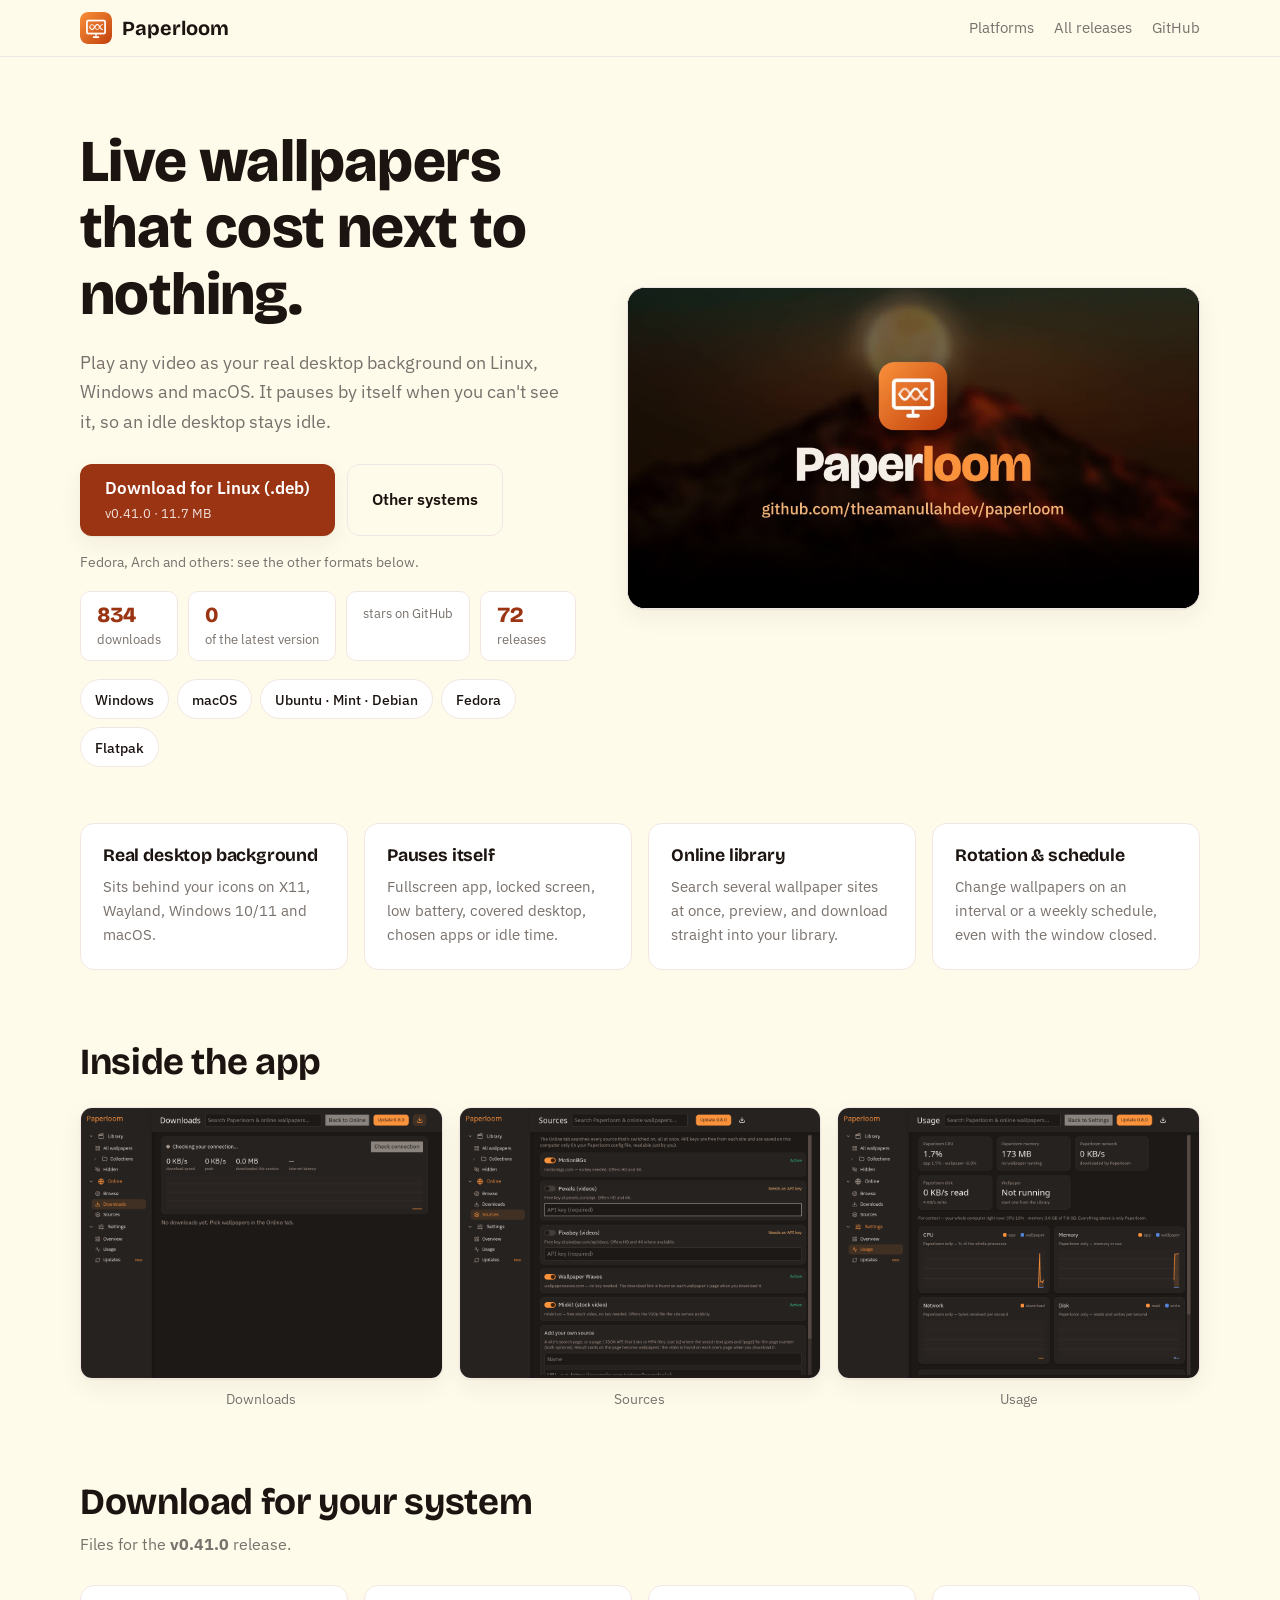
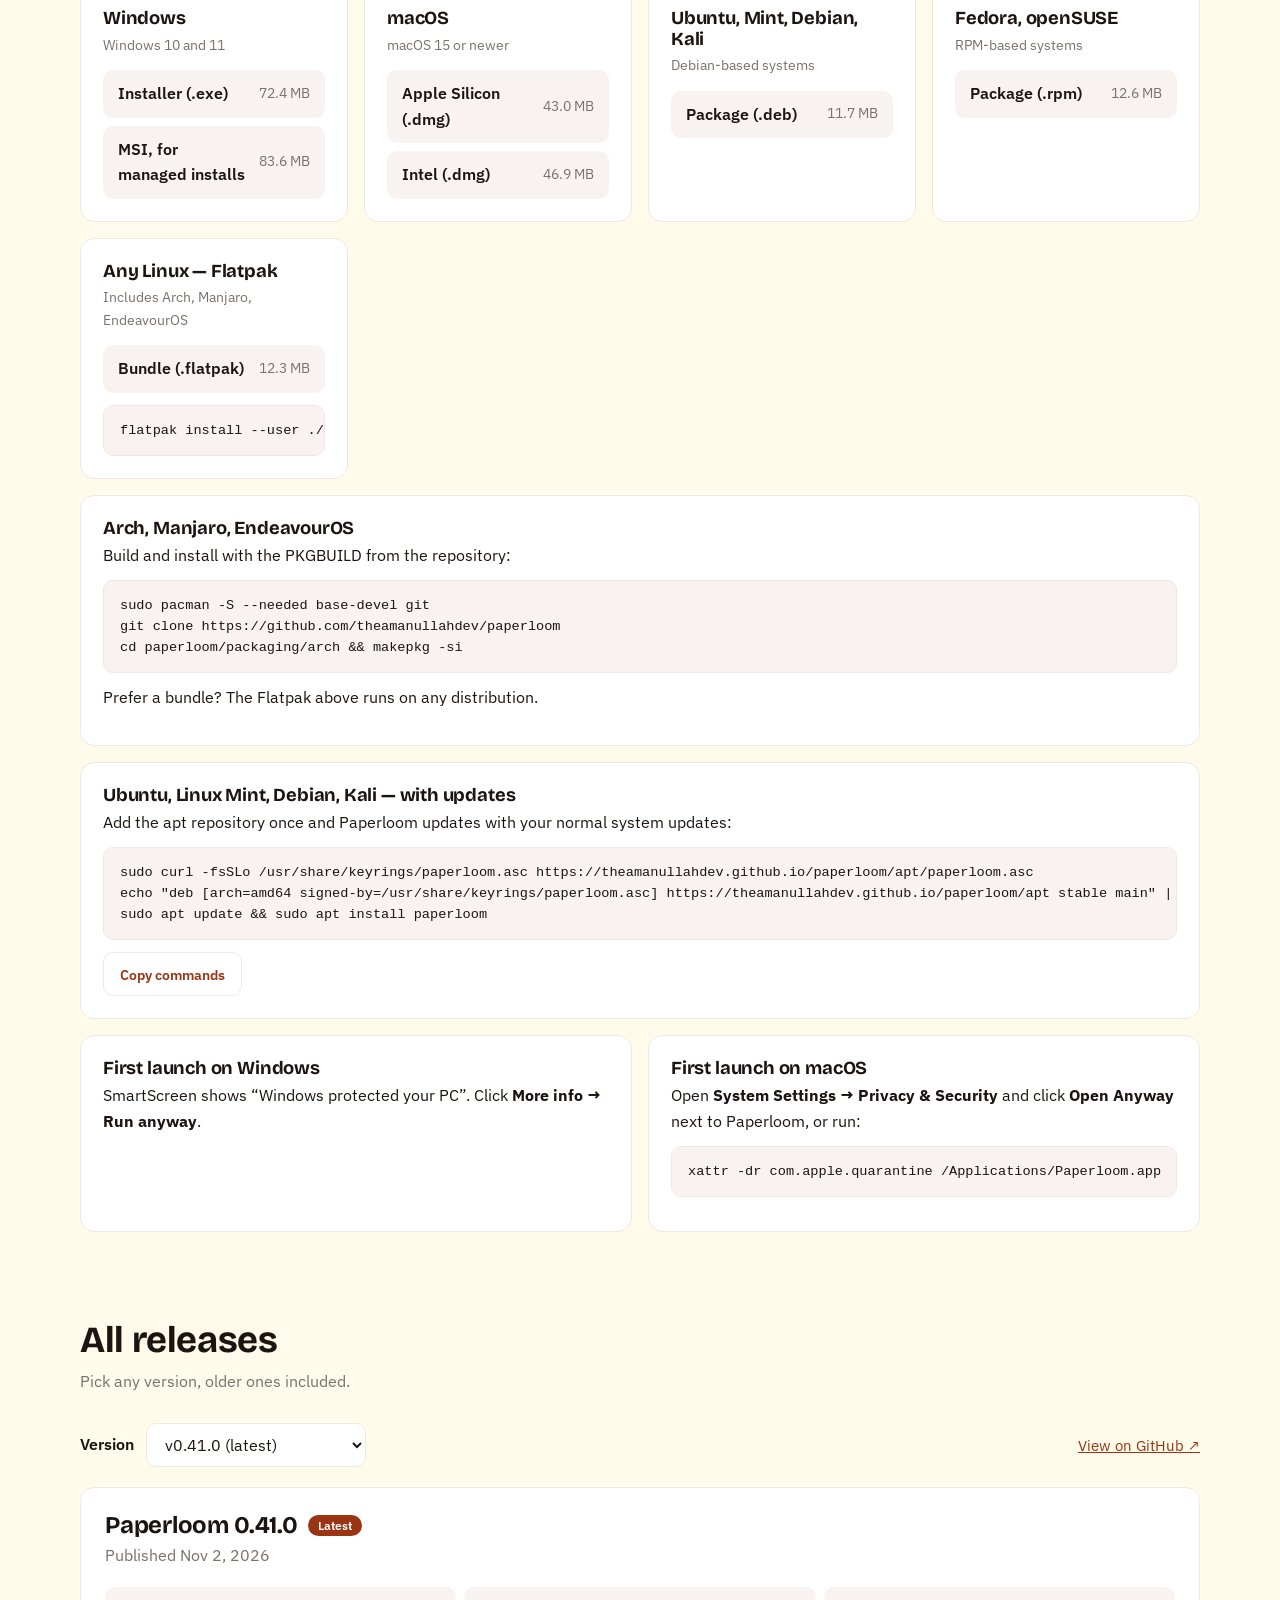
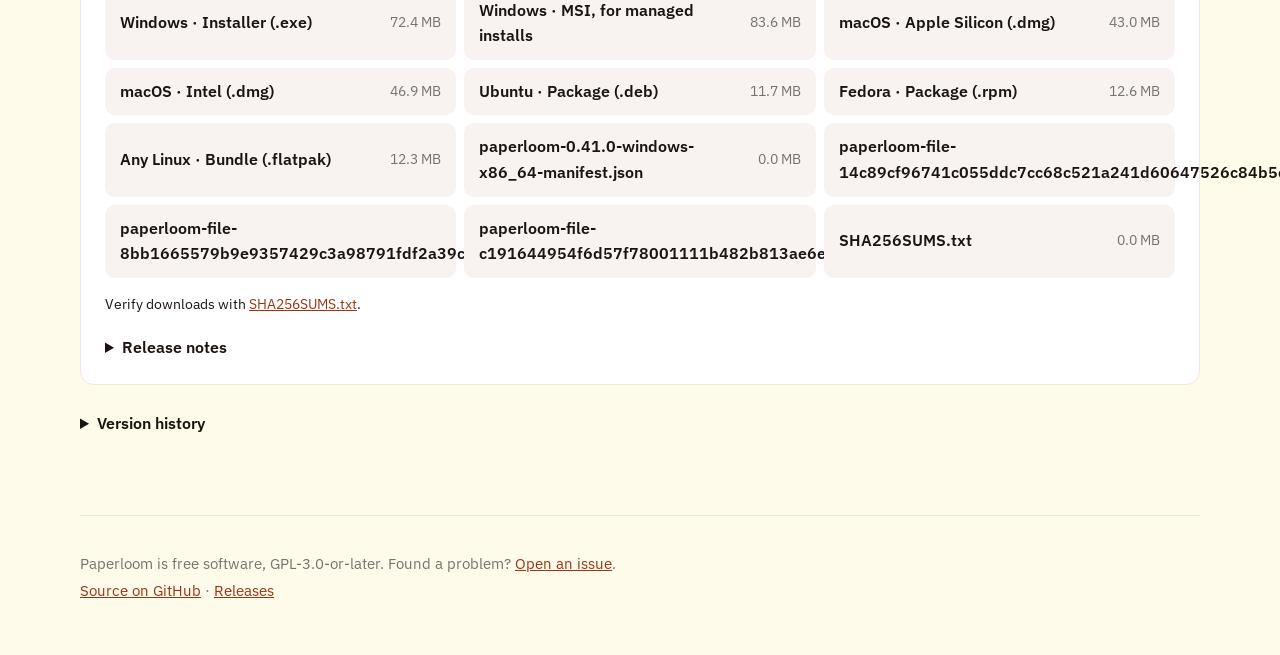
==== commit ee6d4fca: "docs: download counts in the README and on the download page The README carries badges for total dow" ====
--- a/site/index.html
+++ b/site/index.html
@@ -52,6 +52,12 @@
         <a class="btn ghost" href="#platforms">Other systems</a>
       </div>
       <p class="fine" id="primary-note"></p>
+      <ul class="stats" id="stats" hidden aria-label="Paperloom in numbers">
+        <li><strong id="stat-downloads"></strong><span>downloads</span></li>
+        <li><strong id="stat-latest"></strong><span>of the latest version</span></li>
+        <li id="stat-stars-item" hidden><strong id="stat-stars"></strong><span>stars on GitHub</span></li>
+        <li><strong id="stat-releases"></strong><span>releases</span></li>
+      </ul>
       <div class="chips" aria-label="Jump to a system">
         <a href="#p-windows">Windows</a>
         <a href="#p-macos">macOS</a>
--- a/site/style.css
+++ b/site/style.css
@@ -72,6 +72,10 @@
 .btn .btn-sub { font-size: .8rem; font-weight: 400; opacity: .85; }
 .btn.ghost { background: transparent; color: var(--fg); border-color: var(--border); flex-direction: row; align-items: center; }
 .btn.ghost:hover { background: var(--muted); color: var(--fg); }
+.stats { list-style: none; display: flex; flex-wrap: wrap; gap: 10px; margin: 18px 0 0; padding: 0; }
+.stats li { display: flex; flex-direction: column; gap: 2px; padding: 10px 16px; border-radius: 10px; background: var(--surface); border: 1px solid var(--border); min-width: 96px; }
+.stats strong { font: 800 1.35rem "Bricolage Grotesque", sans-serif; color: var(--primary); font-variant-numeric: tabular-nums; }
+.stats span { font-size: .8rem; color: var(--fg-muted); }
 .fine { margin: 14px 0 0; font-size: .9rem; color: var(--fg-muted); min-height: 1.4em; }
 .hero-media video {
   width: 100%; aspect-ratio: 16 / 9; display: block; background: #000;
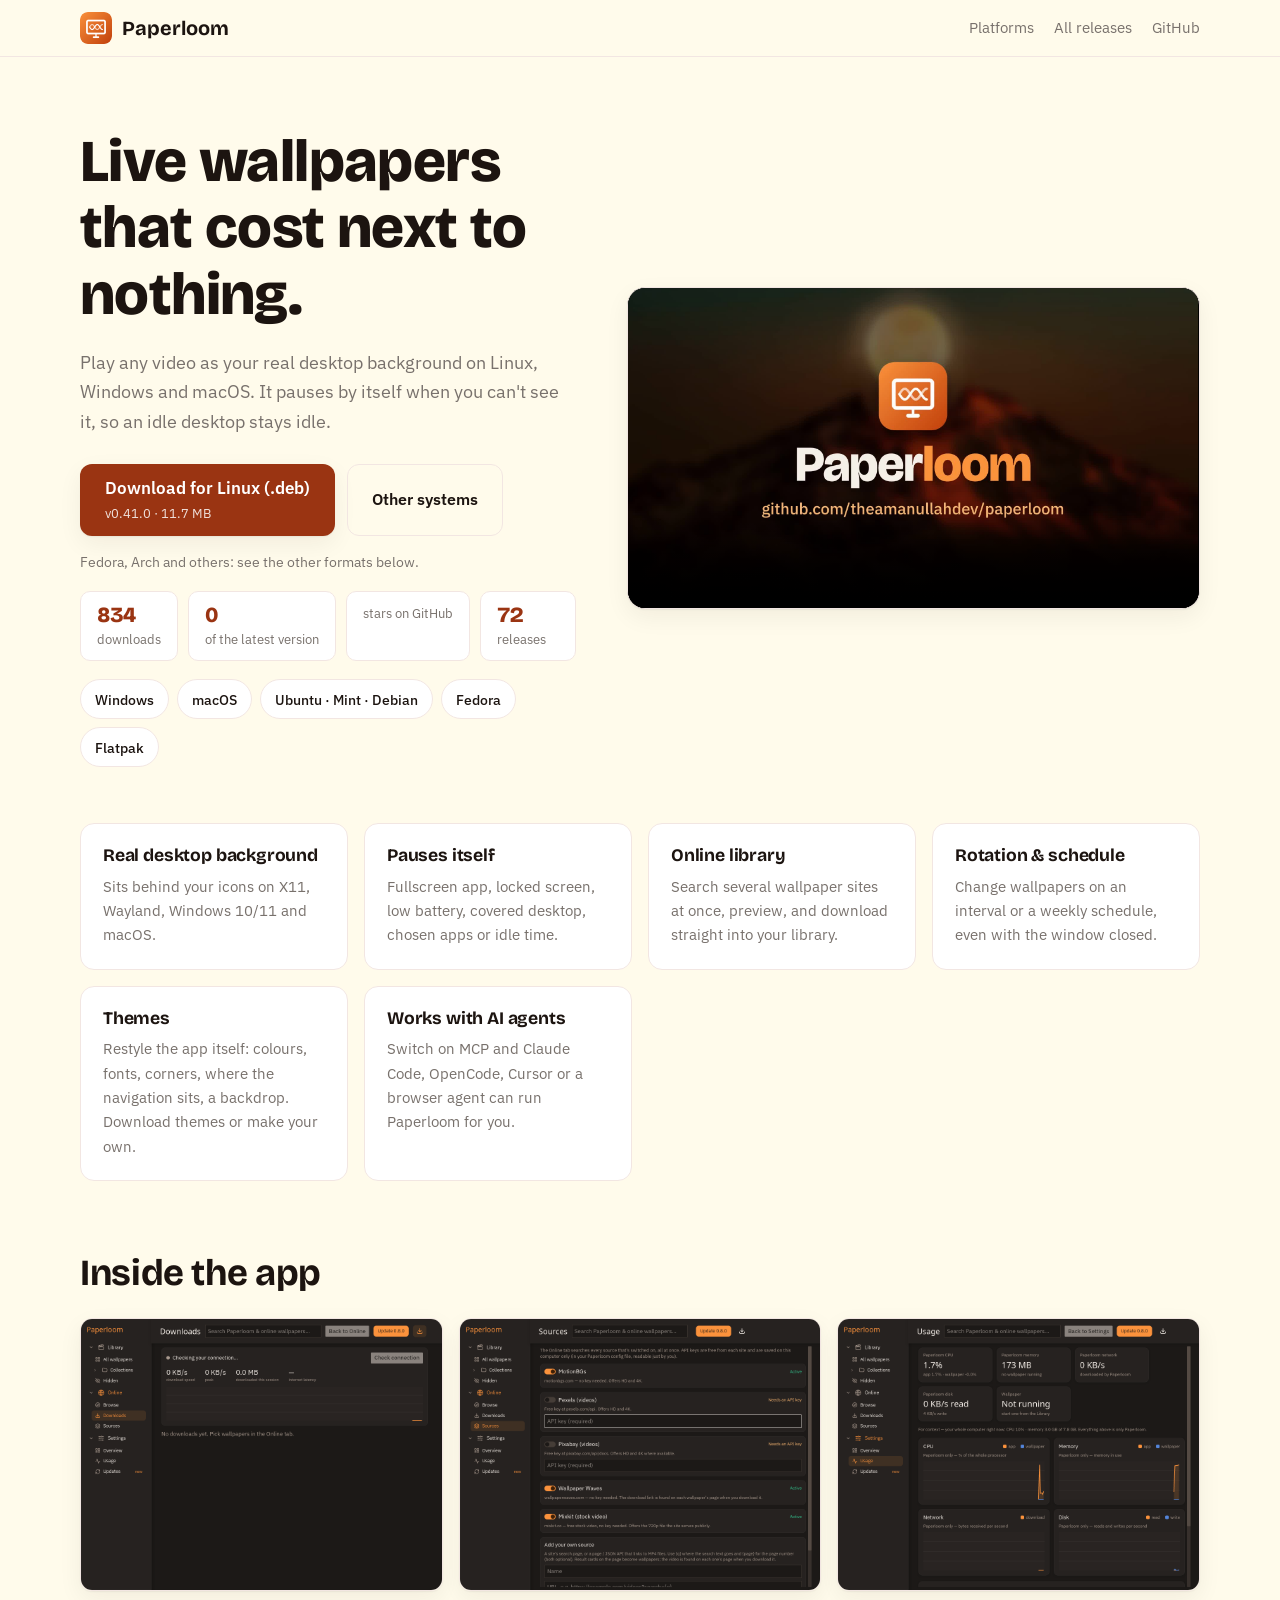
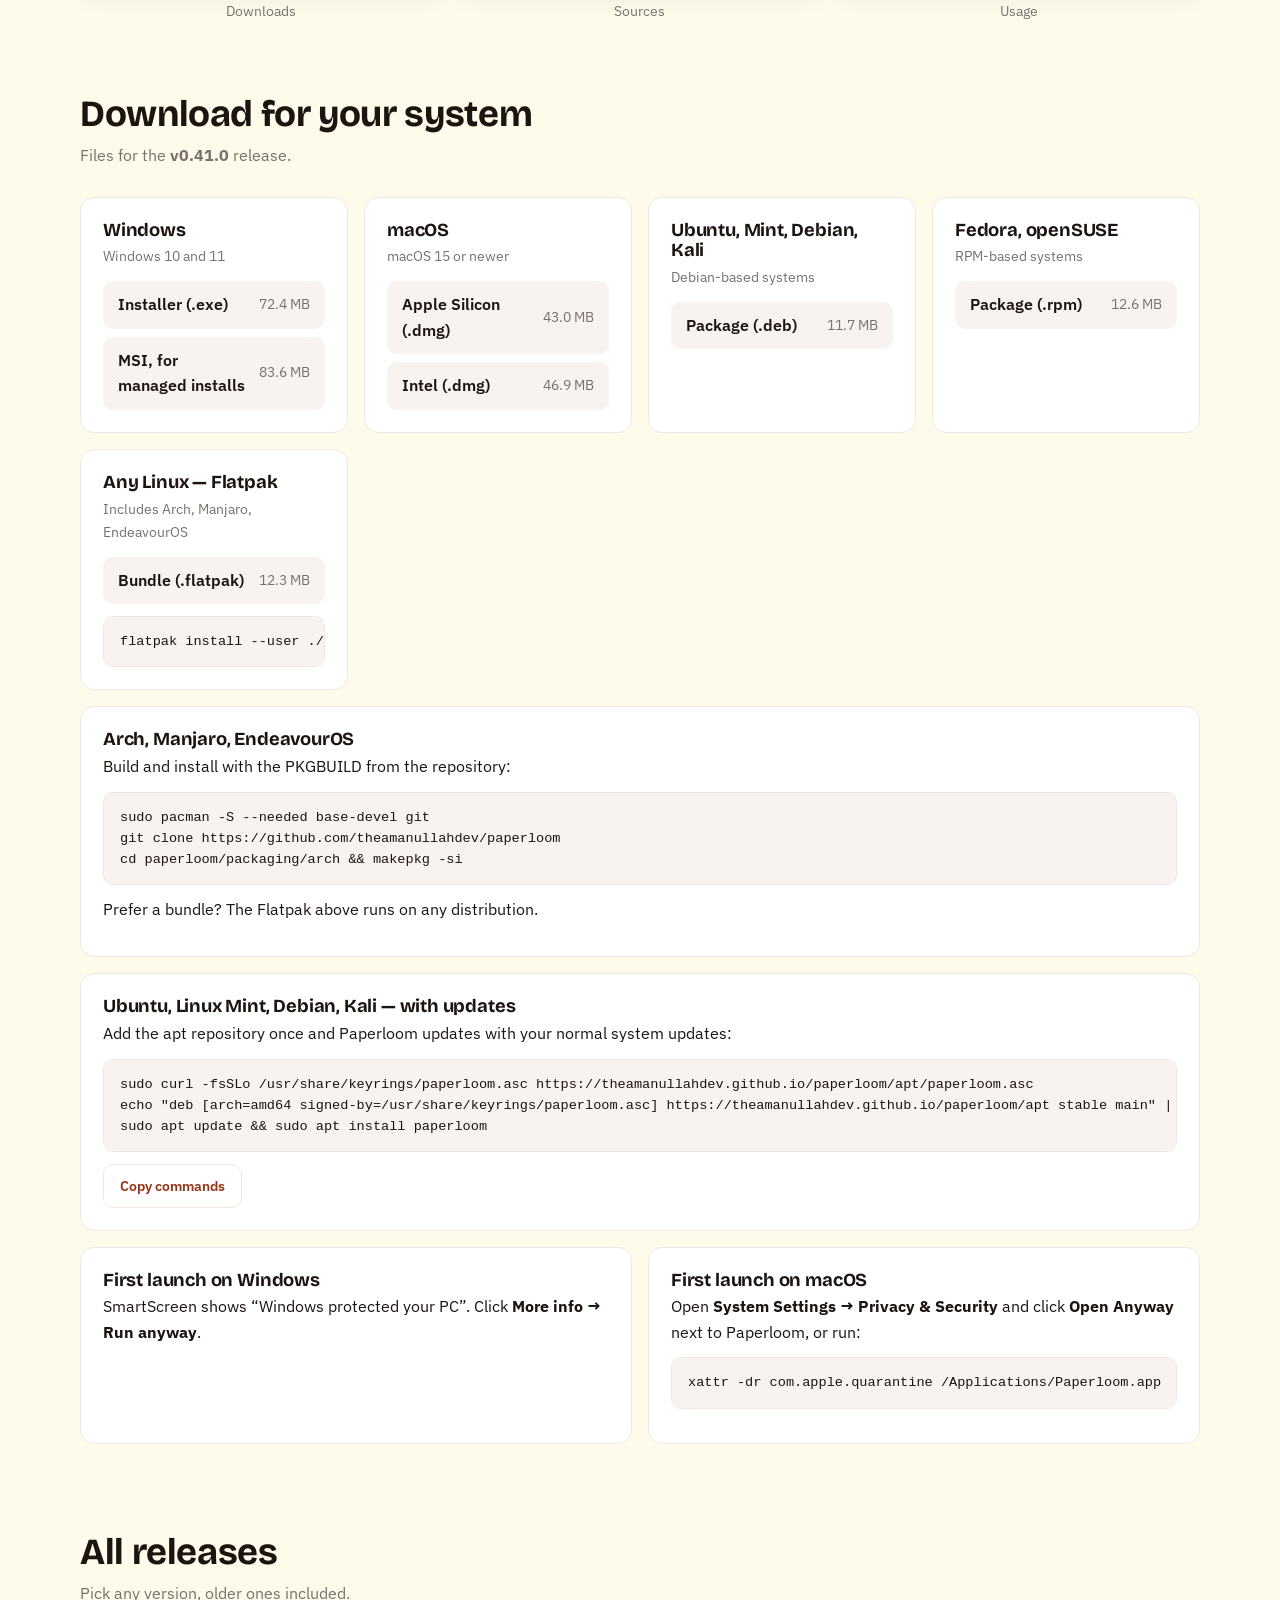
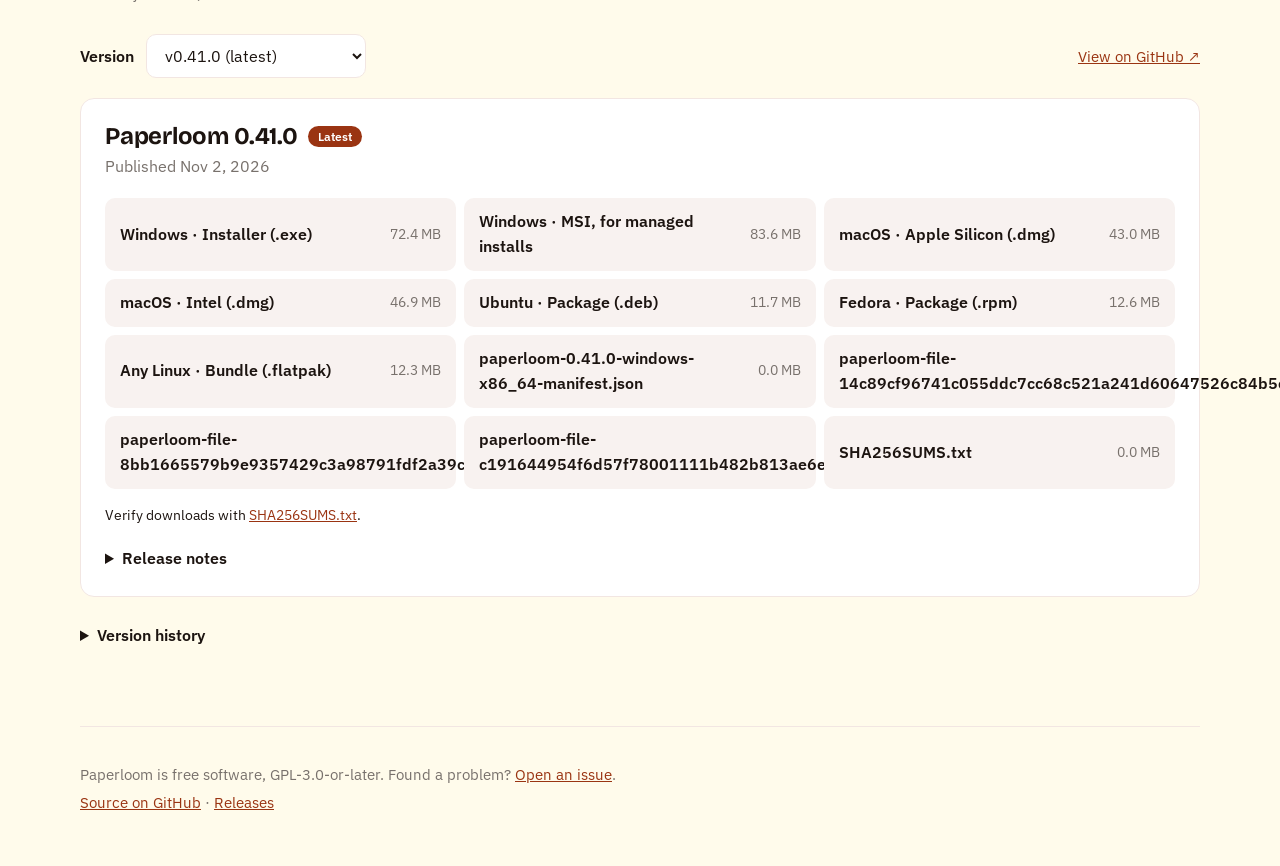
==== commit b09df9b4: "feat: themes for the app itself, with an Appearance page, an editor and an online library Settings -" ====
--- a/site/index.html
+++ b/site/index.html
@@ -79,6 +79,8 @@
     <article><h3>Pauses itself</h3><p>Fullscreen app, locked screen, low battery, covered desktop, chosen apps or idle time.</p></article>
     <article><h3>Online library</h3><p>Search several wallpaper sites at once, preview, and download straight into your library.</p></article>
     <article><h3>Rotation &amp; schedule</h3><p>Change wallpapers on an interval or a weekly schedule, even with the window closed.</p></article>
+    <article><h3>Themes</h3><p>Restyle the app itself: colours, fonts, corners, where the navigation sits, a backdrop. Download themes or make your own.</p></article>
+    <article><h3>Works with AI agents</h3><p>Switch on MCP and Claude Code, OpenCode, Cursor or a browser agent can run Paperloom for you.</p></article>
   </section>
 
   <section class="shots">
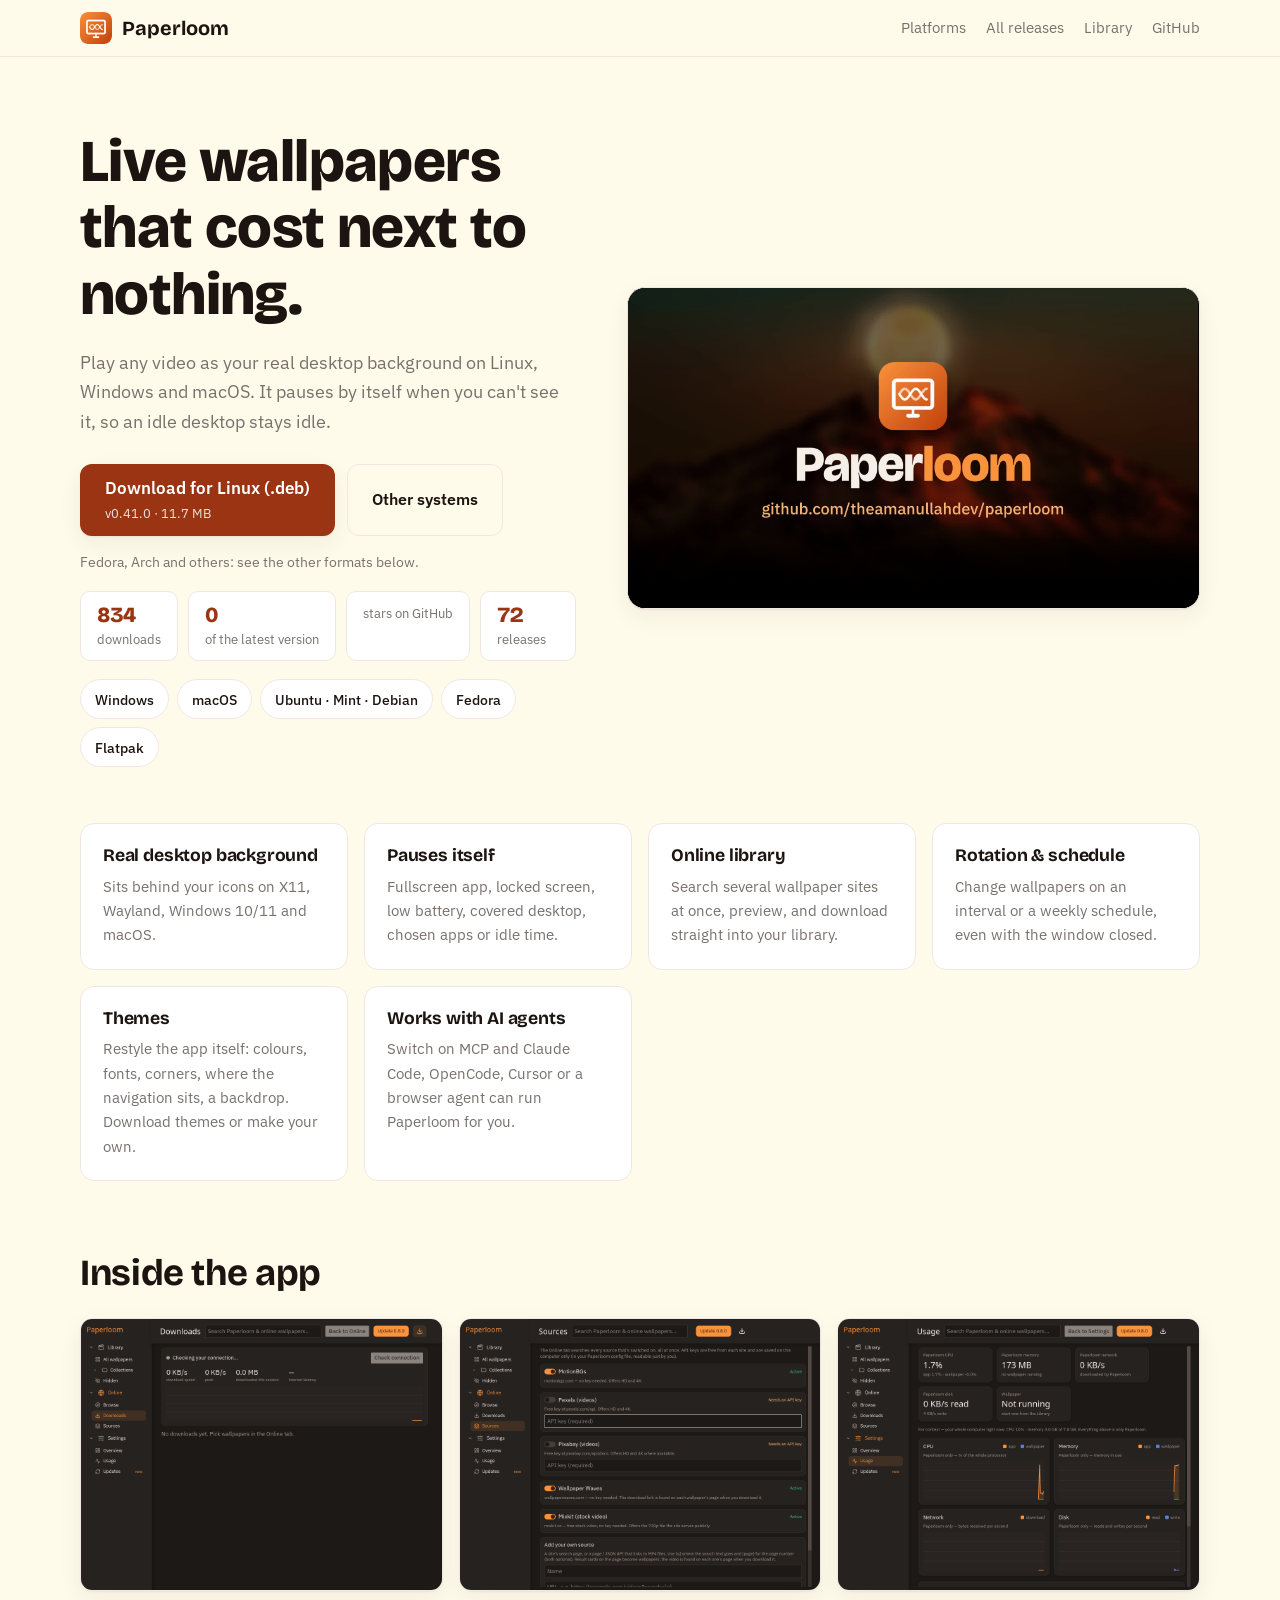
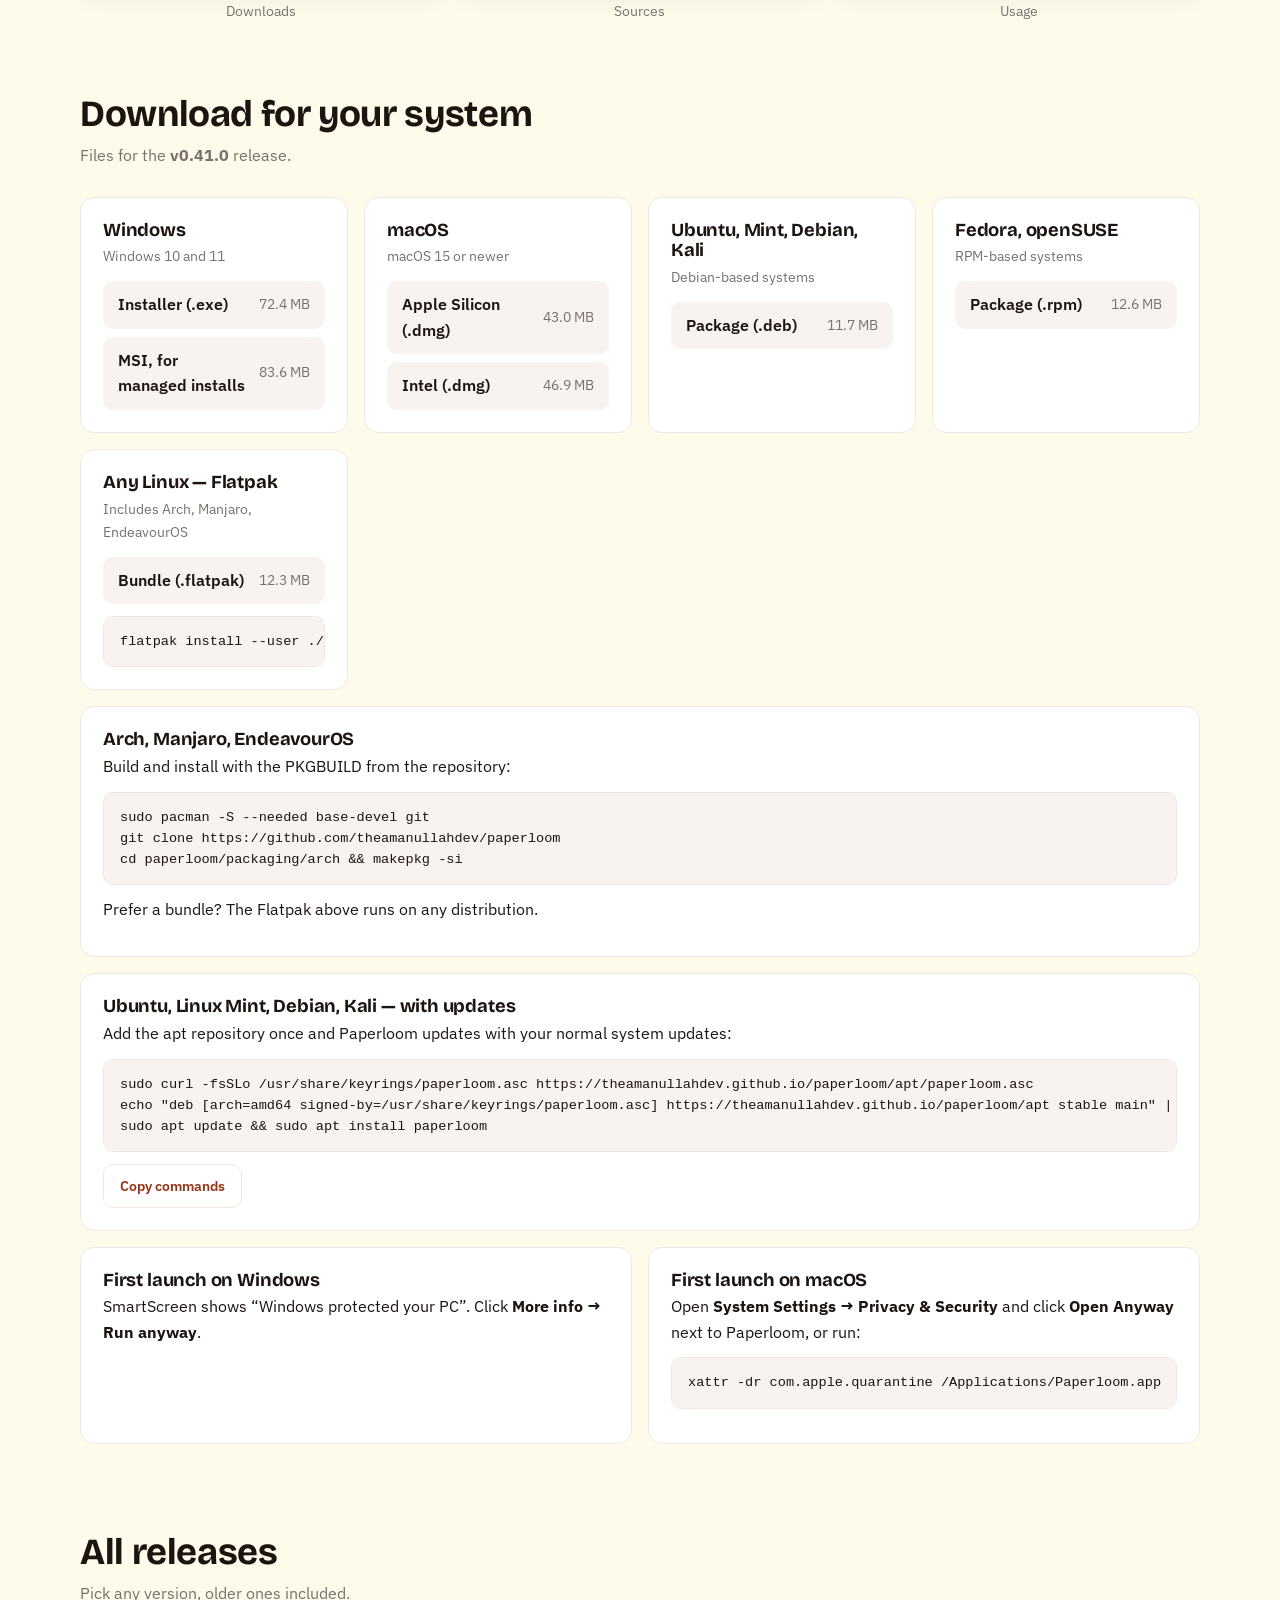
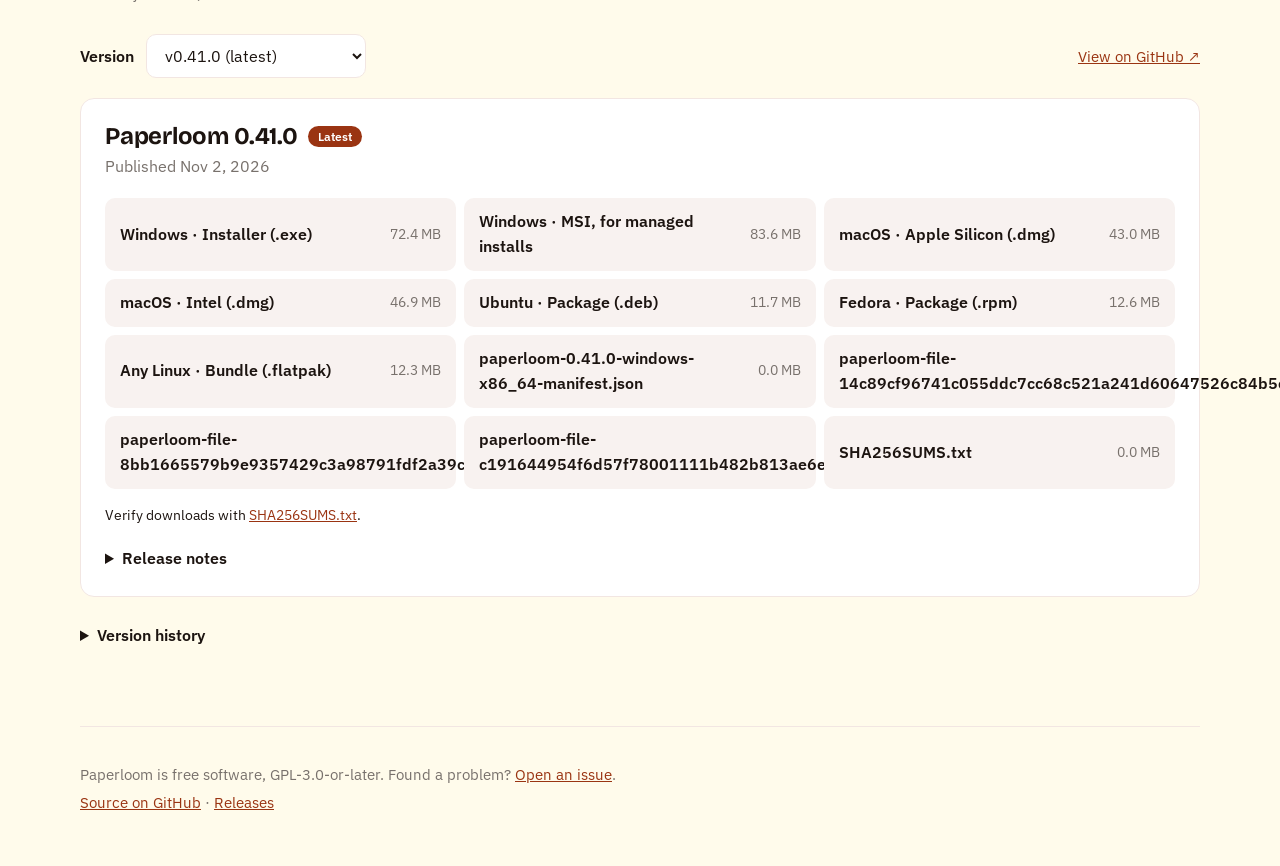
==== commit 63ed274c: "feat: the online library moves to its own repository; the website gets a library page" ====
--- a/site/index.html
+++ b/site/index.html
@@ -32,6 +32,7 @@
   <nav>
     <a href="#platforms">Platforms</a>
     <a href="#releases">All releases</a>
+    <a href="library.html">Library</a>
     <a href="https://github.com/theamanullahdev/paperloom">GitHub</a>
     <a class="nav-cta" href="#platforms">Download</a>
   </nav>
